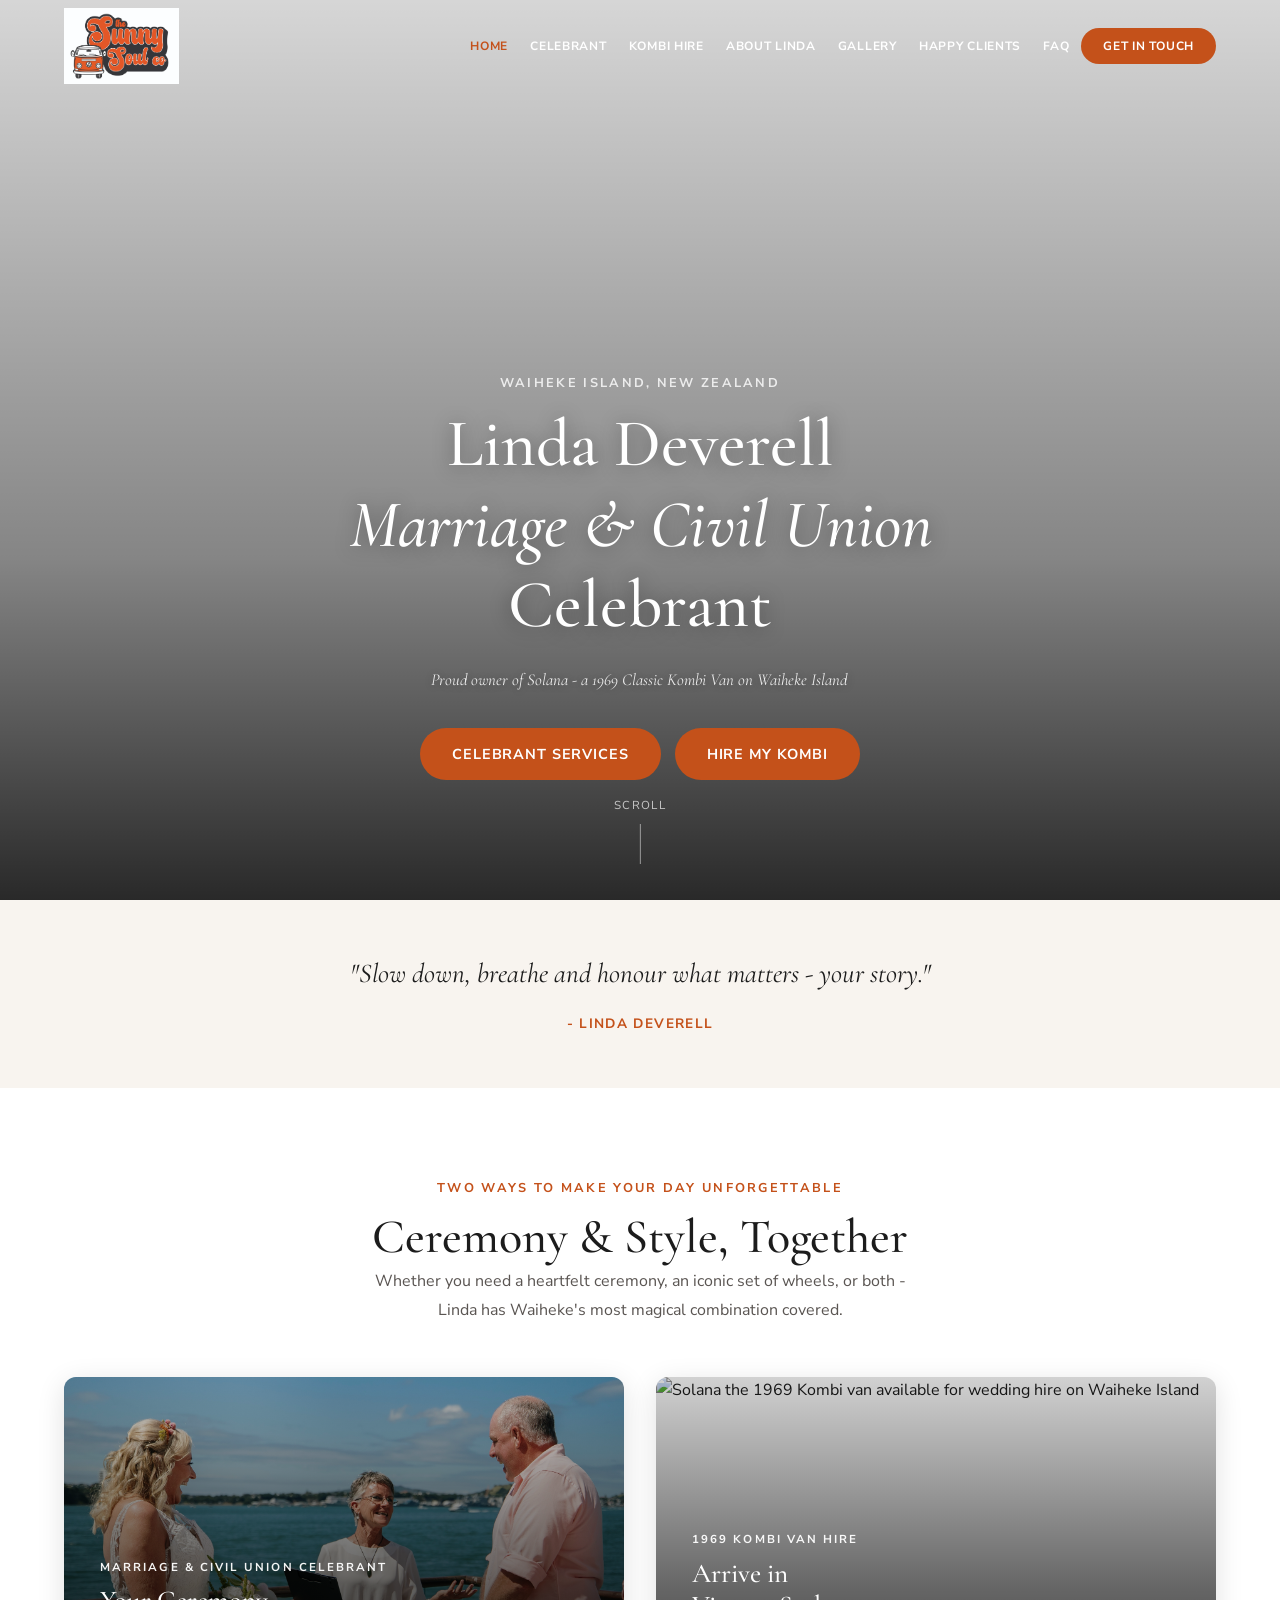
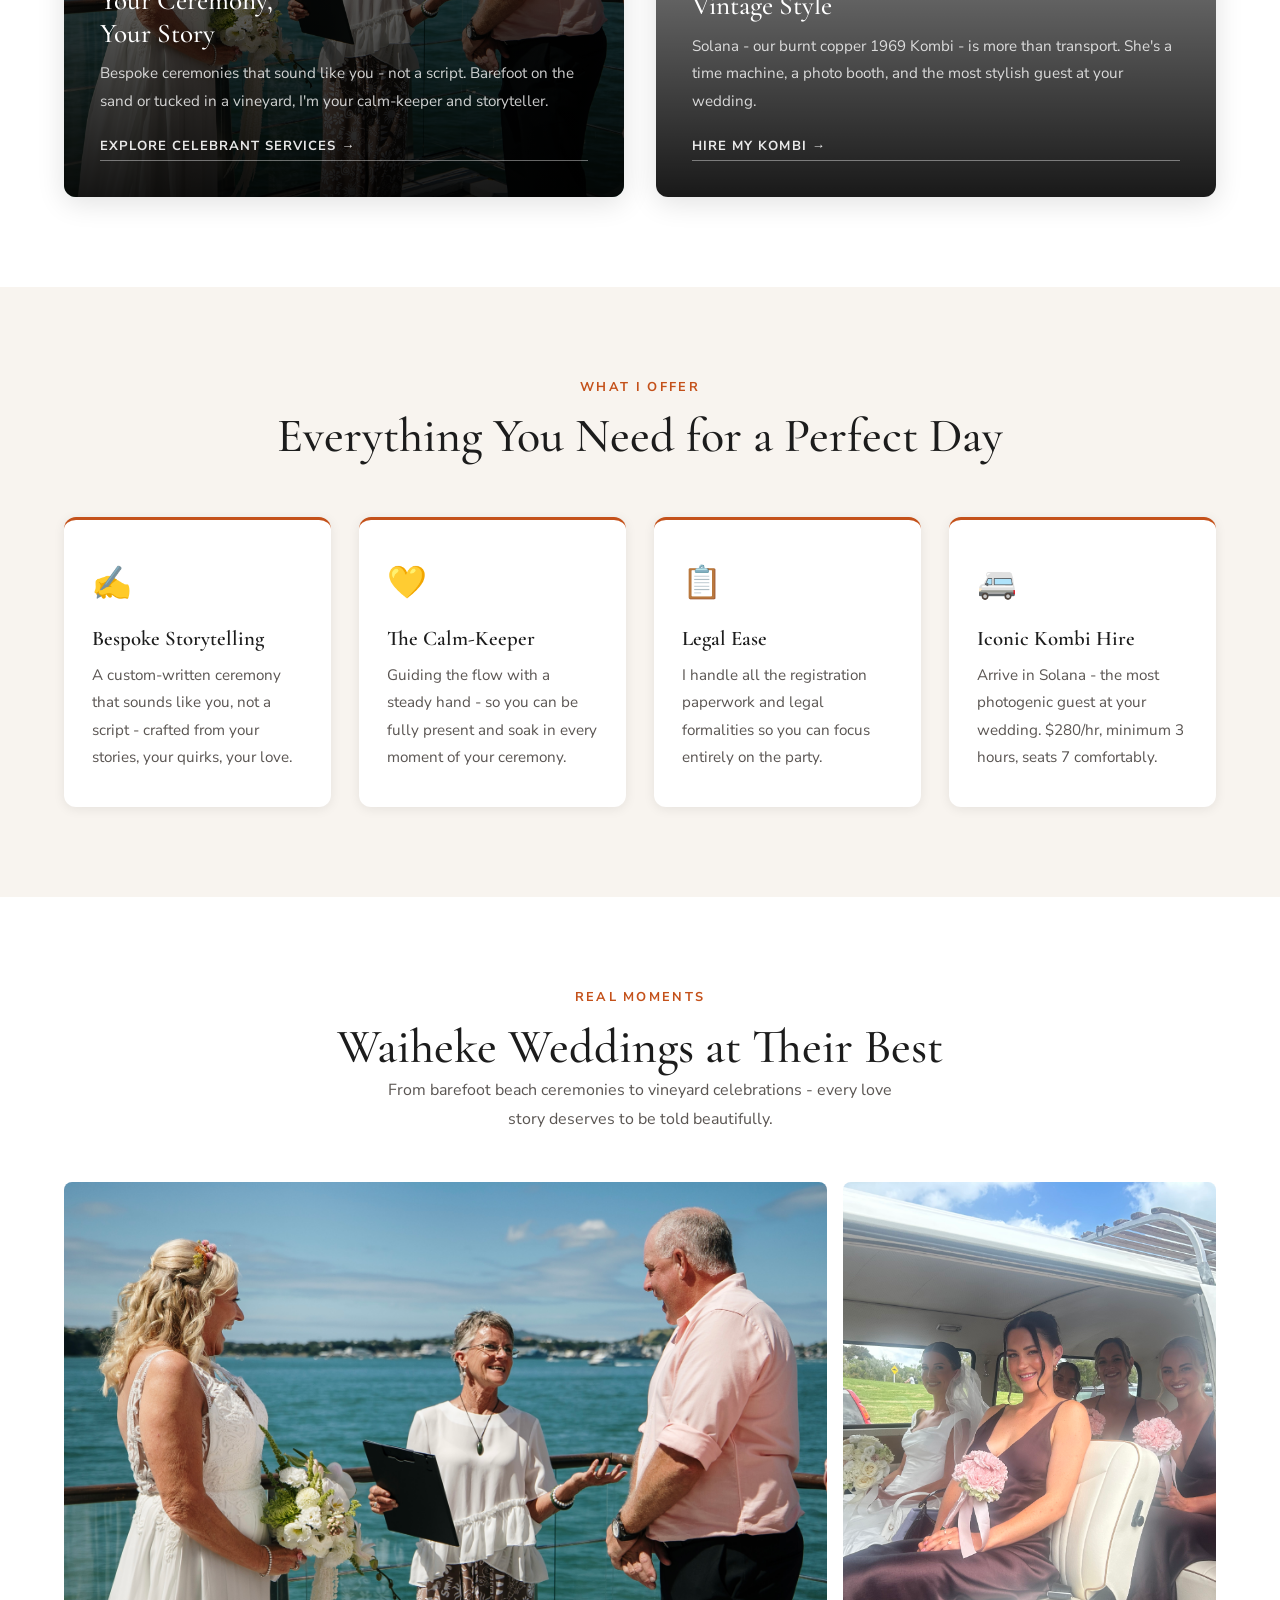
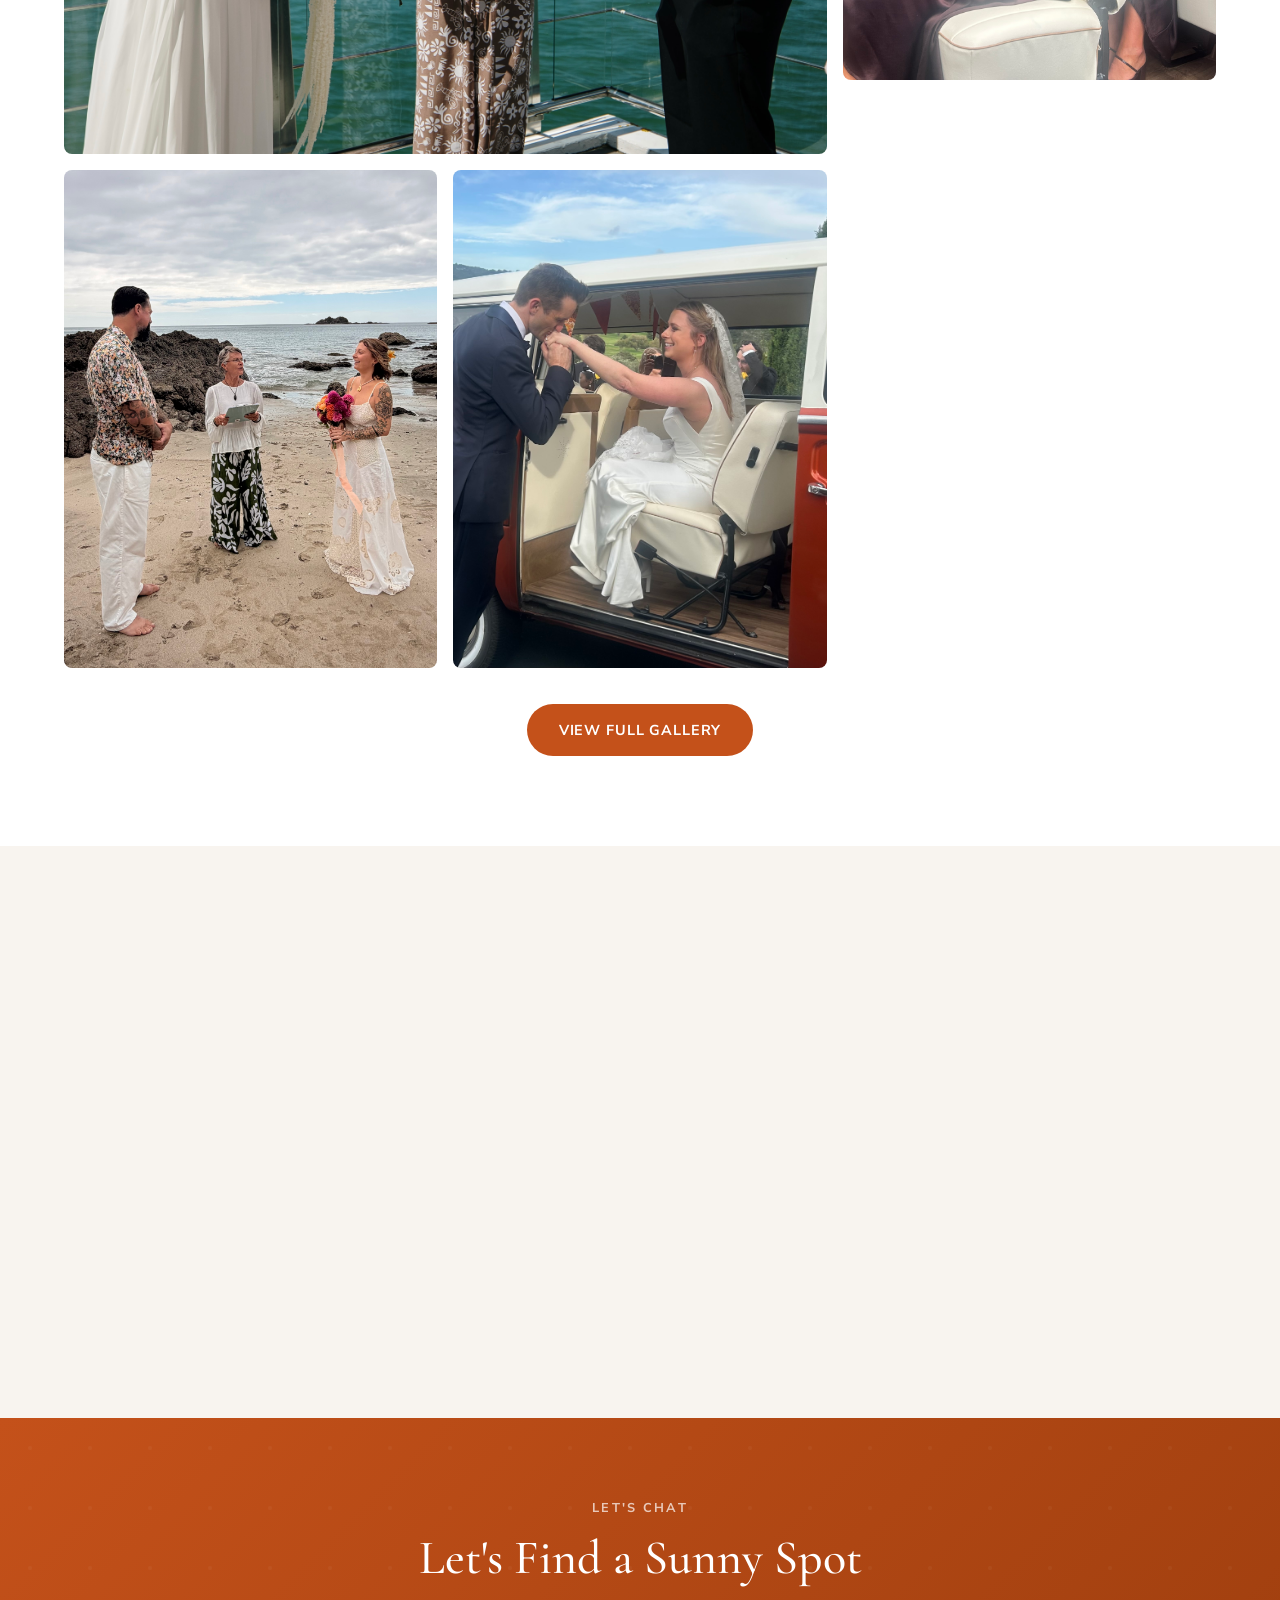
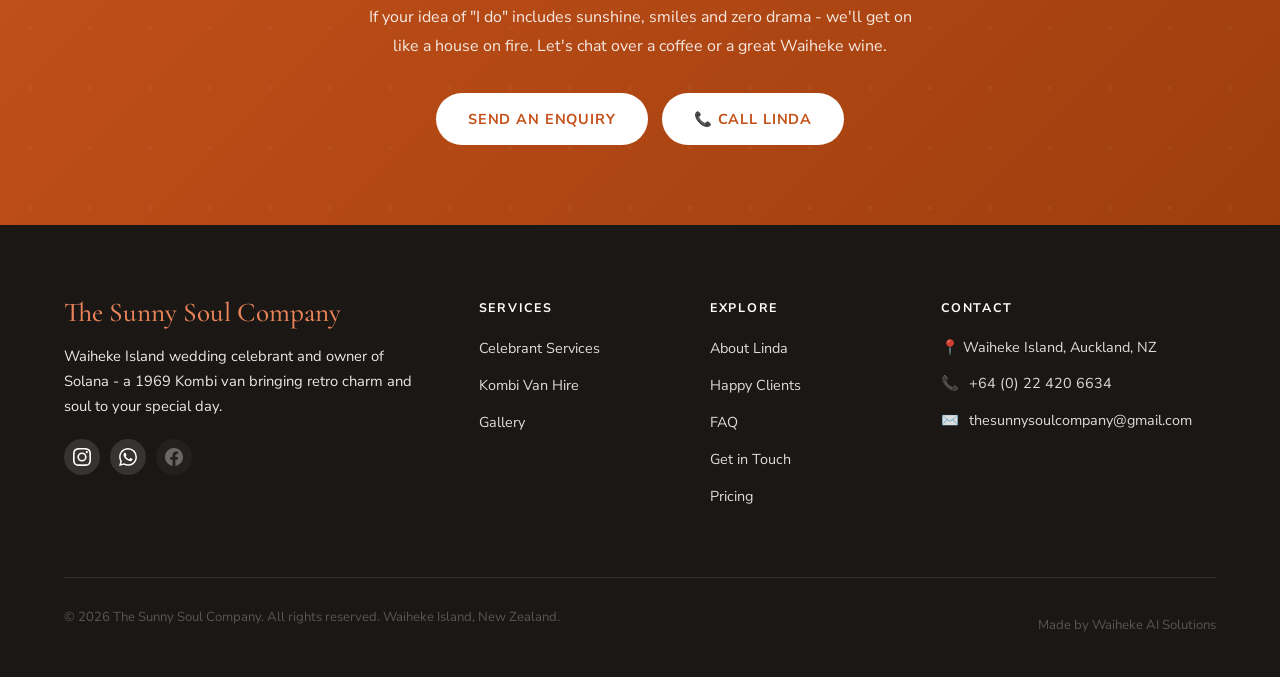
==== index.html @ 155f6398 "Hero: background-position to center 35% to raise Linda's face" ====
﻿<!DOCTYPE html>
<html lang="en">
<head>
  <meta charset="UTF-8">
  <meta name="viewport" content="width=device-width, initial-scale=1.0">
  <title>The Sunny Soul Company | Waiheke Island Wedding Celebrant & Kombi Hire</title>
  <meta name="description" content="Linda Deverell - Waiheke Island marriage celebrant and owner of Solana, a 1969 vintage Kombi van for hire. Relaxed, heartfelt ceremonies and iconic wedding transport on beautiful Waiheke Island, Auckland.">
  <meta name="keywords" content="Waiheke Island wedding celebrant, marriage celebrant Waiheke, Kombi hire Waiheke, vintage Kombi wedding car, 1969 Kombi van hire Auckland, wedding transport Waiheke Island">
  <link rel="canonical" href="https://www.thesunnysoulcompany.co.nz/">

  <!-- Open Graph -->
  <meta property="og:title" content="The Sunny Soul Company | Waiheke Island Wedding Celebrant & Kombi Hire">
  <meta property="og:description" content="Heartfelt ceremonies and iconic Kombi hire on Waiheke Island. Linda Deverell - your calm-keeper, storyteller, and guide.">
  <meta property="og:image" content="images/linda-with-solana-front.jpg">
  <meta property="og:type" content="website">

  <!-- Schema.org Structured Data -->
  <script type="application/ld+json">
  {
    "@context": "https://schema.org",
    "@type": "LocalBusiness",
    "name": "The Sunny Soul Company",
    "description": "Waiheke Island marriage celebrant and 1969 Kombi van hire. Relaxed, heartfelt wedding ceremonies and iconic vintage transport.",
    "url": "https://www.thesunnysoulcompany.co.nz",
    "telephone": "+64224206634",
    "email": "thesunnysoulcompany@gmail.com",
    "address": {
      "@type": "PostalAddress",
      "addressLocality": "Waiheke Island",
      "addressRegion": "Auckland",
      "addressCountry": "NZ"
    },
    "geo": {
      "@type": "GeoCoordinates",
      "latitude": -36.7942,
      "longitude": 175.0900
    },
    "openingHoursSpecification": {
      "@type": "OpeningHoursSpecification",
      "dayOfWeek": ["Monday","Tuesday","Wednesday","Thursday","Friday","Saturday","Sunday"]
    },
    "sameAs": [],
    "hasOfferCatalog": {
      "@type": "OfferCatalog",
      "name": "Wedding Services",
      "itemListElement": [
        {
          "@type": "Offer",
          "itemOffered": {
            "@type": "Service",
            "name": "Marriage & Civil Union Celebrant",
            "description": "Bespoke wedding ceremonies on Waiheke Island"
          }
        },
        {
          "@type": "Offer",
          "itemOffered": {
            "@type": "Service",
            "name": "1969 Kombi Van Hire - Solana",
            "description": "Vintage Kombi hire for weddings on Waiheke Island. $280/hour, minimum 3 hours."
          }
        }
      ]
    }
  }
  </script>

  <link rel="stylesheet" href="css/style.css">
  <link rel="icon" type="image/jpeg" href="images/logo.jpg">
</head>
<body>

  <!-- Navigation -->
  <nav class="nav nav--transparent" role="navigation" aria-label="Main navigation">
    <div class="nav__inner">
      <a href="index.html" class="nav__logo" aria-label="The Sunny Soul Company - Home">
        <img src="images/logo.jpg" alt="The Sunny Soul Company logo">
      </a>
      <div class="nav__overlay"></div>
      <ul class="nav__links" role="list">
        <li><a href="index.html"          class="nav__link">Home</a></li>
        <li><a href="celebrant.html"      class="nav__link">Celebrant</a></li>
        <li><a href="kombi-hire.html"     class="nav__link">Kombi Hire</a></li>
        <li><a href="about.html"          class="nav__link">About Linda</a></li>
        <li><a href="gallery.html"        class="nav__link">Gallery</a></li>
        <li><a href="happy-clients.html"  class="nav__link">Happy Clients</a></li>
        <li><a href="faq.html"            class="nav__link">FAQ</a></li>
        <li><a href="contact.html"        class="nav__link nav__cta">Get in Touch</a></li>
      </ul>
      <button class="nav__hamburger" aria-label="Toggle menu" aria-expanded="false">
        <span></span><span></span><span></span>
      </button>
    </div>
  </nav>

  <!-- Hero -->
  <section class="hero" style="align-items: flex-end; padding-bottom: 120px;" aria-label="Hero">
    <div class="hero__bg" style="background-image: url('images/linda-with-solana-front.jpg'); background-position: center 35%;"></div>
    <div class="hero__overlay" style="background: linear-gradient(to top, rgba(0,0,0,0.84) 0%, rgba(0,0,0,0.48) 38%, rgba(0,0,0,0.16) 100%);"></div>
    <div class="container">
      <div class="hero__content" style="text-align:center; margin:0 auto;">
        <span class="eyebrow" style="color:rgba(255,255,255,0.8);">Waiheke Island, New Zealand</span>
        <h1>Linda Deverell<br><em>Marriage &amp; Civil Union</em><br>Celebrant</h1>
        <p style="font-size:1.05rem; font-family:var(--font-heading); font-style:italic; color:rgba(255,255,255,0.88);">Proud owner of Solana - a 1969 Classic Kombi Van on Waiheke Island</p>
        <div class="hero__buttons" style="justify-content:center;">
          <a href="celebrant.html" class="btn btn--primary">Celebrant Services</a>
          <a href="kombi-hire.html" class="btn btn--primary">Hire My Kombi</a>
        </div>
      </div>
    </div>
    <div class="hero__scroll" aria-hidden="true">Scroll</div>
  </section>

  <!-- Intro Tagline -->
  <section style="background:var(--cream); padding: 52px 0; text-align:center;">
    <div class="container container--narrow">
      <p style="font-family:var(--font-heading); font-size:clamp(1.2rem,3vw,1.7rem); font-style:italic; color:var(--text); line-height:1.6; margin:0;">
        "Slow down, breathe and honour what matters - your story."
      </p>
      <p style="margin-top:16px; font-size:0.85rem; letter-spacing:0.1em; text-transform:uppercase; font-weight:700; color:var(--copper);">- Linda Deverell</p>
    </div>
  </section>

  <!-- Services -->
  <section class="section">
    <div class="container">
      <div class="text-center reveal" style="margin-bottom:52px;">
        <span class="eyebrow">Two Ways to Make Your Day Unforgettable</span>
        <h2>Ceremony &amp; Style, Together</h2>
        <p style="max-width:560px; margin:0 auto;">Whether you need a heartfelt ceremony, an iconic set of wheels, or both - Linda has Waiheke's most magical combination covered.</p>
      </div>

      <div class="services-grid">
        <a href="celebrant.html" class="service-card reveal reveal--delay-1">
          <img
            src="images/waiheke-island-wedding-ceremony-harbour.jpg"
            alt="Linda Deverell officiating a wedding ceremony on Waiheke Island"
            class="service-card__img"
            loading="lazy">
          <div class="service-card__overlay">
            <span class="service-card__tag">Marriage &amp; Civil Union Celebrant</span>
            <h3>Your Ceremony,<br>Your Story</h3>
            <p>Bespoke ceremonies that sound like you - not a script. Barefoot on the sand or tucked in a vineyard, I'm your calm-keeper and storyteller.</p>
            <span class="service-card__arrow">Explore Celebrant Services →</span>
          </div>
        </a>

        <a href="kombi-hire.html" class="service-card reveal reveal--delay-2">
          <img
            src="images/solana-kombi-hire-waiheke-open.jpg"
            alt="Solana the 1969 Kombi van available for wedding hire on Waiheke Island"
            class="service-card__img"
            loading="lazy">
          <div class="service-card__overlay">
            <span class="service-card__tag">1969 Kombi Van Hire</span>
            <h3>Arrive in<br>Vintage Style</h3>
            <p>Solana - our burnt copper 1969 Kombi - is more than transport. She's a time machine, a photo booth, and the most stylish guest at your wedding.</p>
            <span class="service-card__arrow">Hire My Kombi →</span>
          </div>
        </a>
      </div>
    </div>
  </section>

  <!-- What Linda offers (features) -->
  <section class="section section--cream">
    <div class="container">
      <div class="text-center reveal" style="margin-bottom:52px;">
        <span class="eyebrow">What I Offer</span>
        <h2>Everything You Need for a Perfect Day</h2>
      </div>
      <div class="features-grid">
        <div class="feature-card reveal reveal--delay-1">
          <span class="feature-card__icon">✍️</span>
          <h4>Bespoke Storytelling</h4>
          <p>A custom-written ceremony that sounds like you, not a script - crafted from your stories, your quirks, your love.</p>
        </div>
        <div class="feature-card reveal reveal--delay-2">
          <span class="feature-card__icon">💛</span>
          <h4>The Calm-Keeper</h4>
          <p>Guiding the flow with a steady hand - so you can be fully present and soak in every moment of your ceremony.</p>
        </div>
        <div class="feature-card reveal reveal--delay-3">
          <span class="feature-card__icon">📋</span>
          <h4>Legal Ease</h4>
          <p>I handle all the registration paperwork and legal formalities so you can focus entirely on the party.</p>
        </div>
        <div class="feature-card reveal reveal--delay-4">
          <span class="feature-card__icon">🚐</span>
          <h4>Iconic Kombi Hire</h4>
          <p>Arrive in Solana - the most photogenic guest at your wedding. $280/hr, minimum 3 hours, seats 7 comfortably.</p>
        </div>
      </div>
    </div>
  </section>

  <!-- Gallery Preview -->
  <section class="section">
    <div class="container">
      <div class="text-center reveal" style="margin-bottom:48px;">
        <span class="eyebrow">Real Moments</span>
        <h2>Waiheke Weddings at Their Best</h2>
        <p style="max-width:520px; margin:0 auto;">From barefoot beach ceremonies to vineyard celebrations - every love story deserves to be told beautifully.</p>
      </div>
      <div class="gallery-grid reveal">
        <div class="gallery-item gallery-item--wide"
          data-src="images/waiheke-island-wedding-ceremony-harbour.jpg"
          data-alt="Linda officiating a waterfront wedding ceremony on Waiheke Island"
          data-category="ceremonies">
          <img src="images/waiheke-island-wedding-ceremony-harbour.jpg" alt="Waterfront wedding ceremony on Waiheke Island with harbour views" loading="lazy">
          <div class="gallery-item__overlay">
            <svg viewBox="0 0 24 24" fill="none" stroke="currentColor" stroke-width="1.5"><path d="M21 21l-5.197-5.197m0 0A7.5 7.5 0 105.196 5.196a7.5 7.5 0 0010.607 10.607zM10.5 7.5v6m3-3h-6"/></svg>
          </div>
        </div>
        <div class="gallery-item"
          data-src="images/bride-bridesmaids-kombi-hire-waiheke.jpg"
          data-alt="Bride and bridesmaids inside Solana the vintage Kombi on Waiheke Island"
          data-category="kombi">
          <img src="images/bride-bridesmaids-kombi-hire-waiheke.jpg" alt="Bride and bridesmaids seated inside Solana the 1969 Kombi van, Waiheke Island" loading="lazy">
          <div class="gallery-item__overlay">
            <svg viewBox="0 0 24 24" fill="none" stroke="currentColor" stroke-width="1.5"><path d="M21 21l-5.197-5.197m0 0A7.5 7.5 0 105.196 5.196a7.5 7.5 0 0010.607 10.607zM10.5 7.5v6m3-3h-6"/></svg>
          </div>
        </div>
        <div class="gallery-item"
          data-src="images/beach-wedding-ceremony-waiheke-island.jpg"
          data-alt="Barefoot beach wedding ceremony on Waiheke Island"
          data-category="ceremonies">
          <img src="images/beach-wedding-ceremony-waiheke-island.jpg" alt="Barefoot beach wedding ceremony on Waiheke Island with rocky coastline" loading="lazy">
          <div class="gallery-item__overlay">
            <svg viewBox="0 0 24 24" fill="none" stroke="currentColor" stroke-width="1.5"><path d="M21 21l-5.197-5.197m0 0A7.5 7.5 0 105.196 5.196a7.5 7.5 0 0010.607 10.607zM10.5 7.5v6m3-3h-6"/></svg>
          </div>
        </div>
        <div class="gallery-item"
          data-src="images/wedding-couple-1969-kombi-waiheke.jpg"
          data-alt="Bride and groom at Solana the 1969 Kombi van on Waiheke Island"
          data-category="kombi">
          <img src="images/wedding-couple-1969-kombi-waiheke.jpg" alt="Groom kissing bride's hand at the door of Solana the 1969 Kombi van, Waiheke Island" loading="lazy">
          <div class="gallery-item__overlay">
            <svg viewBox="0 0 24 24" fill="none" stroke="currentColor" stroke-width="1.5"><path d="M21 21l-5.197-5.197m0 0A7.5 7.5 0 105.196 5.196a7.5 7.5 0 0010.607 10.607zM10.5 7.5v6m3-3h-6"/></svg>
          </div>
        </div>
      </div>
      <div class="text-center" style="margin-top:36px;">
        <a href="gallery.html" class="btn btn--primary">View Full Gallery</a>
      </div>
    </div>
  </section>

  <!-- Waiheke Venues -->
  <section class="section section--cream">
    <div class="container container--narrow">
      <div class="text-center reveal" style="margin-bottom:36px;">
        <span class="eyebrow">Island Love</span>
        <h2>Waiheke Island's Most Beautiful Venues</h2>
      </div>
      <div class="reveal">
        <p style="font-size:1.05rem; color:var(--text-light); text-align:center; max-width:640px; margin:0 auto 32px;">As a local Waiheke celebrant, I know this island intimately - from its hidden beach coves and rolling vineyards to its iconic estate venues. I'd love to share these secret corners with you.</p>
        <ul style="list-style:none; display:grid; grid-template-columns:1fr 1fr; gap:12px; max-width:580px; margin:0 auto;">
          <li style="display:flex; align-items:center; gap:10px; font-size:0.97rem; color:var(--text);"><span style="color:var(--copper); font-weight:700; font-size:1rem;">✦</span> Cable Bay Vineyard</li>
          <li style="display:flex; align-items:center; gap:10px; font-size:0.97rem; color:var(--text);"><span style="color:var(--copper); font-weight:700; font-size:1rem;">✦</span> Mudbrick Vineyard</li>
          <li style="display:flex; align-items:center; gap:10px; font-size:0.97rem; color:var(--text);"><span style="color:var(--copper); font-weight:700; font-size:1rem;">✦</span> Man O' War Vineyard</li>
          <li style="display:flex; align-items:center; gap:10px; font-size:0.97rem; color:var(--text);"><span style="color:var(--copper); font-weight:700; font-size:1rem;">✦</span> The Batch Vineyard</li>
          <li style="display:flex; align-items:center; gap:10px; font-size:0.97rem; color:var(--text);"><span style="color:var(--copper); font-weight:700; font-size:1rem;">✦</span> Stonyridge Vineyard</li>
          <li style="display:flex; align-items:center; gap:10px; font-size:0.97rem; color:var(--text);"><span style="color:var(--copper); font-weight:700; font-size:1rem;">✦</span> Oneroa Beach</li>
          <li style="display:flex; align-items:center; gap:10px; font-size:0.97rem; color:var(--text);"><span style="color:var(--copper); font-weight:700; font-size:1rem;">✦</span> Palm Beach</li>
          <li style="display:flex; align-items:center; gap:10px; font-size:0.97rem; color:var(--text);"><span style="color:var(--copper); font-weight:700; font-size:1rem;">✦</span> Hidden Beach Coves</li>
        </ul>
      </div>
    </div>
  </section>

  <!-- CTA Banner -->
  <section class="cta-banner" aria-label="Contact call to action">
    <div class="container">
      <span class="eyebrow" style="color:rgba(255,255,255,0.7);">Let's Chat</span>
      <h2>Let's Find a Sunny Spot</h2>
      <p>If your idea of "I do" includes sunshine, smiles and zero drama - we'll get on like a house on fire. Let's chat over a coffee or a great Waiheke wine.</p>
      <div class="cta-banner__buttons">
        <a href="contact.html" class="btn btn--white">Send an Enquiry</a>
        <a href="tel:+64224206634" class="btn btn--white">📞 Call Linda</a>
      </div>
    </div>
  </section>

  <!-- Footer -->
  <footer class="footer" role="contentinfo">
    <div class="container">
      <div class="footer__grid">
        <div class="footer__brand">
          <span class="footer__brand-name">The Sunny Soul Company</span>
          <p>Waiheke Island wedding celebrant and owner of Solana - a 1969 Kombi van bringing retro charm and soul to your special day.</p>
          <div class="footer__social">
            <a href="https://www.instagram.com/sunny_soul_co_waiheke?igsh=Y200ODVpang0bDlr&utm_source=qr" target="_blank" rel="noopener" aria-label="Instagram">
              <svg xmlns="http://www.w3.org/2000/svg" width="18" height="18" fill="currentColor" viewBox="0 0 24 24"><path d="M12 2.163c3.204 0 3.584.012 4.85.07 3.252.148 4.771 1.691 4.919 4.919.058 1.265.069 1.645.069 4.849 0 3.205-.012 3.584-.069 4.849-.149 3.225-1.664 4.771-4.919 4.919-1.266.058-1.644.07-4.85.07-3.204 0-3.584-.012-4.849-.07-3.26-.149-4.771-1.699-4.919-4.92-.058-1.265-.07-1.644-.07-4.849 0-3.204.013-3.583.07-4.849.149-3.227 1.664-4.771 4.919-4.919 1.266-.057 1.645-.069 4.849-.069zM12 0C8.741 0 8.333.014 7.053.072 2.695.272.273 2.69.073 7.052.014 8.333 0 8.741 0 12c0 3.259.014 3.668.072 4.948.2 4.358 2.618 6.78 6.98 6.98C8.333 23.986 8.741 24 12 24c3.259 0 3.668-.014 4.948-.072 4.354-.2 6.782-2.618 6.979-6.98.059-1.28.073-1.689.073-4.948 0-3.259-.014-3.667-.072-4.947-.196-4.354-2.617-6.78-6.979-6.98C15.668.014 15.259 0 12 0zm0 5.838a6.162 6.162 0 100 12.324 6.162 6.162 0 000-12.324zM12 16a4 4 0 110-8 4 4 0 010 8zm6.406-11.845a1.44 1.44 0 100 2.881 1.44 1.44 0 000-2.881z"/></svg>
            </a>
            <a href="https://wa.me/64224206634" target="_blank" rel="noopener" aria-label="WhatsApp">
              <svg xmlns="http://www.w3.org/2000/svg" width="18" height="18" fill="currentColor" viewBox="0 0 24 24"><path d="M17.472 14.382c-.297-.149-1.758-.867-2.03-.967-.273-.099-.471-.148-.67.15-.197.297-.767.966-.94 1.164-.173.199-.347.223-.644.075-.297-.15-1.255-.463-2.39-1.475-.883-.788-1.48-1.761-1.653-2.059-.173-.297-.018-.458.13-.606.134-.133.298-.347.446-.52.149-.174.198-.298.298-.497.099-.198.05-.371-.025-.52-.075-.149-.669-1.612-.916-2.207-.242-.579-.487-.5-.669-.51-.173-.008-.371-.01-.57-.01-.198 0-.52.074-.792.372-.272.297-1.04 1.016-1.04 2.479 0 1.462 1.065 2.875 1.213 3.074.149.198 2.096 3.2 5.077 4.487.709.306 1.262.489 1.694.625.712.227 1.36.195 1.871.118.571-.085 1.758-.719 2.006-1.413.248-.694.248-1.289.173-1.413-.074-.124-.272-.198-.57-.347m-5.421 7.403h-.004a9.87 9.87 0 01-5.031-1.378l-.361-.214-3.741.982.998-3.648-.235-.374a9.86 9.86 0 01-1.51-5.26c.001-5.45 4.436-9.884 9.888-9.884 2.64 0 5.122 1.03 6.988 2.898a9.825 9.825 0 012.893 6.994c-.003 5.45-4.437 9.884-9.885 9.884m8.413-18.297A11.815 11.815 0 0012.05 0C5.495 0 .16 5.335.157 11.892c0 2.096.547 4.142 1.588 5.945L.057 24l6.305-1.654a11.882 11.882 0 005.683 1.448h.005c6.554 0 11.89-5.335 11.893-11.893a11.821 11.821 0 00-3.48-8.413z"/></svg>
            </a>
            <span class="footer__social-icon footer__social-icon--disabled" title="Facebook - coming soon" aria-label="Facebook - coming soon">
              <svg xmlns="http://www.w3.org/2000/svg" width="18" height="18" fill="currentColor" viewBox="0 0 24 24"><path d="M24 12.073c0-6.627-5.373-12-12-12s-12 5.373-12 12c0 5.99 4.388 10.954 10.125 11.854v-8.385H7.078v-3.47h3.047V9.43c0-3.007 1.792-4.669 4.533-4.669 1.312 0 2.686.235 2.686.235v2.953H15.83c-1.491 0-1.956.925-1.956 1.874v2.25h3.328l-.532 3.47h-2.796v8.385C19.612 23.027 24 18.062 24 12.073z"/></svg>
            </span>
          </div>
        </div>
        <div class="footer__col">
          <h5>Services</h5>
          <ul class="footer__links">
            <li><a href="celebrant.html">Celebrant Services</a></li>
            <li><a href="kombi-hire.html">Kombi Van Hire</a></li>
            <li><a href="gallery.html">Gallery</a></li>
          </ul>
        </div>
        <div class="footer__col">
          <h5>Explore</h5>
          <ul class="footer__links">
            <li><a href="about.html">About Linda</a></li>
            <li><a href="happy-clients.html">Happy Clients</a></li>
            <li><a href="faq.html">FAQ</a></li>
            <li><a href="contact.html">Get in Touch</a></li>
            <li><a href="celebrant.html#pricing">Pricing</a></li>
          </ul>
        </div>
        <div class="footer__col">
          <h5>Contact</h5>
          <ul class="footer__contact">
            <li>📍 Waiheke Island, Auckland, NZ</li>
            <li>📞 <a href="tel:+64224206634">+64 (0) 22 420 6634</a></li>
            <li>✉️ <a href="mailto:thesunnysoulcompany@gmail.com">thesunnysoulcompany@gmail.com</a></li>
          </ul>
        </div>
      </div>
      <div class="footer__bottom">
        <p>&copy; 2026 The Sunny Soul Company. All rights reserved. Waiheke Island, New Zealand.</p>
        <p>Made by <a href="https://www.waihekeai.co.nz" target="_blank" rel="noopener">Waiheke AI Solutions</a></p>
      </div>
    </div>
  </footer>

  <script src="js/main.js"></script>
</body>
</html>
---- css/style.css ----
/* ============================================
   The Sunny Soul Company — Main Stylesheet
   ============================================ */

/* Google Fonts */
@import url('https://fonts.googleapis.com/css2?family=Cormorant+Garamond:ital,wght@0,300;0,400;0,500;0,600;1,300;1,400&family=Nunito+Sans:wght@300;400;600;700&display=swap');

/* ── Custom Properties ── */
:root {
  --copper:        #C4511A;
  --copper-dark:   #9E3E0E;
  --copper-light:  #E8835A;
  --copper-pale:   #F9EDE5;
  --green:         #2C4A1E;
  --green-light:   #3D6428;
  --cream:         #F8F4EF;
  --cream-dark:    #EDE6DC;
  --tan:           #C9AD96;
  --text:          #1C1C1C;
  --text-light:    #5A5552;
  --white:         #FFFFFF;
  --nav-height:    92px;
  --shadow-sm:     0 2px 12px rgba(0,0,0,0.08);
  --shadow-md:     0 6px 28px rgba(0,0,0,0.12);
  --shadow-lg:     0 16px 48px rgba(0,0,0,0.16);
  --radius:        12px;
  --transition:    all 0.35s ease;
  --font-heading:  'Cormorant Garamond', Georgia, serif;
  --font-body:     'Nunito Sans', 'Helvetica Neue', sans-serif;
}

/* ── Reset & Base ── */
*, *::before, *::after { box-sizing: border-box; margin: 0; padding: 0; }

html { scroll-behavior: smooth; font-size: 16px; }

body {
  font-family: var(--font-body);
  color: var(--text);
  background: var(--white);
  line-height: 1.7;
  overflow-x: hidden;
}

img { display: block; max-width: 100%; height: auto; }
a  { color: inherit; text-decoration: none; }
ul { list-style: none; }
button { cursor: pointer; border: none; background: none; font-family: inherit; }

/* ── Typography ── */
h1, h2, h3, h4 {
  font-family: var(--font-heading);
  line-height: 1.2;
  font-weight: 500;
}

h1 { font-size: clamp(2.4rem, 6vw, 4.2rem); }
h2 { font-size: clamp(1.8rem, 4vw, 3rem); }
h3 { font-size: clamp(1.3rem, 2.5vw, 2rem); }
h4 { font-size: 1.2rem; }

p { margin-bottom: 1rem; color: var(--text-light); line-height: 1.8; }
p:last-child { margin-bottom: 0; }

.eyebrow {
  font-family: var(--font-body);
  font-size: 0.8rem;
  font-weight: 700;
  letter-spacing: 0.18em;
  text-transform: uppercase;
  color: var(--copper);
  display: block;
  margin-bottom: 0.6rem;
}

/* ── Layout Helpers ── */
.container {
  max-width: 1200px;
  margin: 0 auto;
  padding: 0 24px;
}

.container--narrow { max-width: 800px; }
.container--wide   { max-width: 1400px; }

.section {
  padding: 90px 0;
}

.section--cream { background: var(--cream); }
.section--dark  { background: var(--text); color: var(--white); }
.section--copper { background: var(--copper); color: var(--white); }

.text-center { text-align: center; }
.text-white  { color: var(--white); }
.text-white p { color: rgba(255,255,255,0.85); }

/* ── Buttons ── */
.btn {
  display: inline-flex;
  align-items: center;
  gap: 8px;
  padding: 14px 32px;
  border-radius: 50px;
  font-family: var(--font-body);
  font-size: 0.9rem;
  font-weight: 700;
  letter-spacing: 0.06em;
  text-transform: uppercase;
  transition: var(--transition);
}

.btn--primary {
  background: var(--copper);
  color: var(--white);
}
.btn--primary:hover {
  background: var(--copper-dark);
  transform: translateY(-2px);
  box-shadow: 0 8px 24px rgba(196,81,26,0.35);
}

.btn--outline {
  background: transparent;
  color: var(--copper);
  border: 2px solid var(--copper);
}
.btn--outline:hover {
  background: var(--copper);
  color: var(--white);
  transform: translateY(-2px);
}

.btn--white {
  background: var(--white);
  color: var(--copper);
}
.btn--white:hover {
  background: var(--cream);
  transform: translateY(-2px);
  box-shadow: 0 8px 24px rgba(0,0,0,0.15);
}

.btn--outline-white {
  background: transparent;
  color: var(--white);
  border: 2px solid rgba(255,255,255,0.7);
}
.btn--outline-white:hover {
  background: rgba(255,255,255,0.15);
  border-color: var(--white);
  transform: translateY(-2px);
}

/* ── Navigation ── */
.nav {
  position: fixed;
  top: 0;
  left: 0;
  right: 0;
  z-index: 1000;
  height: var(--nav-height);
  transition: background 0.35s ease, box-shadow 0.35s ease;
}

.nav--transparent { background: transparent; }
.nav--solid {
  background: var(--white);
  box-shadow: var(--shadow-sm);
}

.nav__inner {
  height: 100%;
  display: flex;
  align-items: center;
  justify-content: space-between;
  max-width: 1200px;
  margin: 0 auto;
  padding: 0 24px;
}

.nav__logo img {
  height: 76px;
  width: auto;
  transition: var(--transition);
}

.nav__links {
  display: flex;
  align-items: center;
  gap: 2px;
}

.nav__link {
  font-size: 0.75rem;
  font-weight: 700;
  letter-spacing: 0.06em;
  text-transform: uppercase;
  padding: 8px 10px;
  border-radius: 6px;
  transition: var(--transition);
  color: var(--text);
  white-space: nowrap;
}

.nav--transparent .nav__link { color: var(--white); }
.nav--transparent .nav__link:hover { color: var(--copper-light); background: rgba(255,255,255,0.1); }
.nav--solid .nav__link:hover { color: var(--copper); background: var(--copper-pale); }

.nav__cta {
  background: var(--copper);
  color: var(--white) !important;
  border-radius: 50px;
  padding: 10px 22px;
}
.nav__cta:hover {
  background: var(--copper-dark) !important;
  color: var(--white) !important;
}

.nav__hamburger {
  display: none;
  flex-direction: column;
  gap: 5px;
  padding: 8px;
  cursor: pointer;
  z-index: 1001;
}

.nav__hamburger span {
  display: block;
  width: 26px;
  height: 2px;
  background: var(--text);
  border-radius: 2px;
  transition: var(--transition);
}

.nav--transparent .nav__hamburger span { background: var(--white); }
.nav--solid .nav__hamburger span { background: var(--text); }

.nav__hamburger.active span:nth-child(1) { transform: rotate(45deg) translate(5px, 5px); }
.nav__hamburger.active span:nth-child(2) { opacity: 0; }
.nav__hamburger.active span:nth-child(3) { transform: rotate(-45deg) translate(5px, -5px); }

/* ── Hero ── */
.hero {
  position: relative;
  height: 100vh;
  min-height: 600px;
  display: flex;
  align-items: center;
  overflow: hidden;
}

.hero--inner {
  height: 65vh;
  min-height: 440px;
}

.hero__bg {
  position: absolute;
  inset: 0;
  background-size: cover;
  background-position: center;
  background-repeat: no-repeat;
  transform: scale(1.04);
  transition: transform 8s ease;
}

.hero__bg.loaded { transform: scale(1); }

.hero__overlay {
  position: absolute;
  inset: 0;
  background: linear-gradient(
    135deg,
    rgba(28,28,28,0.72) 0%,
    rgba(28,28,28,0.45) 55%,
    rgba(28,28,28,0.28) 100%
  );
}

.hero__content {
  position: relative;
  z-index: 2;
  color: var(--white);
  max-width: 720px;
  padding: 0 24px;
  margin: 0 auto;
}

.hero--center .hero__content {
  text-align: center;
  margin: 0 auto;
}

.hero__content h1 {
  margin-bottom: 1.2rem;
  text-shadow: 0 2px 20px rgba(0,0,0,0.4);
}

.hero__content p {
  font-size: 1.15rem;
  color: rgba(255,255,255,0.9);
  margin-bottom: 2rem;
  max-width: 580px;
  text-shadow: 0 1px 8px rgba(0,0,0,0.3);
}

.hero--center .hero__content p { margin-left: auto; margin-right: auto; }

.hero__buttons {
  display: flex;
  gap: 14px;
  flex-wrap: wrap;
}

.hero--center .hero__buttons {
  justify-content: center;
}

.hero__scroll {
  position: absolute;
  bottom: 36px;
  left: 50%;
  transform: translateX(-50%);
  display: flex;
  flex-direction: column;
  align-items: center;
  gap: 8px;
  color: rgba(255,255,255,0.7);
  font-size: 0.72rem;
  letter-spacing: 0.12em;
  text-transform: uppercase;
  animation: bounce 2.5s ease infinite;
  z-index: 2;
}

.hero__scroll::after {
  content: '';
  width: 1px;
  height: 40px;
  background: rgba(255,255,255,0.5);
}

@keyframes bounce {
  0%, 100% { transform: translateX(-50%) translateY(0); }
  50%       { transform: translateX(-50%) translateY(6px); }
}

/* ── Services Grid (Home) ── */
.services-grid {
  display: grid;
  grid-template-columns: 1fr 1fr;
  gap: 32px;
}

.service-card {
  border-radius: var(--radius);
  overflow: hidden;
  position: relative;
  cursor: pointer;
  box-shadow: var(--shadow-md);
  transition: var(--transition);
}

.service-card:hover { transform: translateY(-6px); box-shadow: var(--shadow-lg); }

.service-card__img {
  width: 100%;
  height: 420px;
  object-fit: cover;
  transition: transform 0.6s ease;
}

.service-card:hover .service-card__img { transform: scale(1.04); }

.service-card__overlay {
  position: absolute;
  inset: 0;
  background: linear-gradient(to top, rgba(0,0,0,0.90) 0%, rgba(0,0,0,0.60) 50%, rgba(0,0,0,0.18) 100%);
  display: flex;
  flex-direction: column;
  justify-content: flex-end;
  padding: 36px;
  color: var(--white);
}

.service-card__tag {
  font-size: 0.72rem;
  letter-spacing: 0.18em;
  text-transform: uppercase;
  font-weight: 700;
  color: rgba(255,255,255,0.95);
  margin-bottom: 8px;
}

.service-card__overlay h3 { margin-bottom: 10px; font-size: 1.7rem; }
.service-card__overlay p  { color: rgba(255,255,255,0.8); margin-bottom: 20px; font-size: 0.95rem; }

.service-card__arrow {
  display: inline-flex;
  align-items: center;
  gap: 8px;
  font-size: 0.82rem;
  font-weight: 700;
  letter-spacing: 0.08em;
  text-transform: uppercase;
  color: rgba(255,255,255,0.9);
  border-bottom: 1px solid rgba(255,255,255,0.4);
  padding-bottom: 2px;
  transition: var(--transition);
}

.service-card:hover .service-card__arrow { color: var(--white); border-color: rgba(255,255,255,0.7); }

/* ── Features Grid ── */
.features-grid {
  display: grid;
  grid-template-columns: repeat(auto-fit, minmax(240px, 1fr));
  gap: 28px;
}

.feature-card {
  background: var(--white);
  border-radius: var(--radius);
  padding: 36px 28px;
  box-shadow: var(--shadow-sm);
  transition: var(--transition);
  border-top: 3px solid var(--copper);
}

.feature-card:hover { transform: translateY(-4px); box-shadow: var(--shadow-md); }

.feature-card__icon {
  font-size: 2rem;
  margin-bottom: 16px;
  display: block;
}

.feature-card h4 {
  font-family: var(--font-heading);
  font-size: 1.3rem;
  font-weight: 600;
  margin-bottom: 10px;
  color: var(--text);
}

.feature-card p { font-size: 0.95rem; margin-bottom: 0; }

/* ── Two Column Layout ── */
.two-col {
  display: grid;
  grid-template-columns: 1fr 1fr;
  gap: 60px;
  align-items: center;
}

.two-col--reverse { direction: rtl; }
.two-col--reverse > * { direction: ltr; }

.two-col__img {
  border-radius: var(--radius);
  overflow: hidden;
  box-shadow: var(--shadow-lg);
}

.two-col__img img {
  width: 100%;
  height: 520px;
  object-fit: cover;
  transition: transform 0.6s ease;
}

.two-col__img:hover img { transform: scale(1.03); }

.two-col__text h2 { margin-bottom: 1.2rem; }
.two-col__text .eyebrow { margin-bottom: 0.8rem; }

.two-col__text ul {
  margin: 1.2rem 0;
}

.two-col__text li {
  display: flex;
  align-items: flex-start;
  gap: 10px;
  margin-bottom: 12px;
  font-size: 0.95rem;
  color: var(--text-light);
}

.two-col__text li::before {
  content: '✦';
  color: var(--copper);
  font-size: 0.7rem;
  margin-top: 5px;
  flex-shrink: 0;
}

/* ── Pricing Block ── */
.pricing-block {
  background: var(--cream);
  border-radius: var(--radius);
  padding: 48px;
  text-align: center;
  border: 1px solid var(--cream-dark);
}

.pricing-block__price {
  font-family: var(--font-heading);
  font-size: 3.2rem;
  color: var(--copper);
  font-weight: 600;
  line-height: 1;
  margin: 16px 0 8px;
}

.pricing-block__note { font-size: 0.9rem; color: var(--text-light); }

/* ── Gallery Grid ── */
.gallery-grid {
  display: grid;
  grid-template-columns: repeat(3, 1fr);
  gap: 16px;
}

.gallery-grid--4 {
  grid-template-columns: repeat(4, 1fr);
}

.gallery-item {
  position: relative;
  overflow: hidden;
  border-radius: 8px;
  cursor: pointer;
  aspect-ratio: 3/4;
}

.gallery-item--wide { grid-column: span 2; aspect-ratio: 4/3; }
.gallery-item--tall { grid-row: span 2; }

.gallery-item img {
  width: 100%;
  height: 100%;
  object-fit: cover;
  transition: transform 0.5s ease;
}

.gallery-item:hover img { transform: scale(1.06); }

.gallery-item__overlay {
  position: absolute;
  inset: 0;
  background: rgba(196,81,26,0);
  display: flex;
  align-items: center;
  justify-content: center;
  transition: background 0.35s ease;
}

.gallery-item__overlay svg {
  opacity: 0;
  transform: scale(0.7);
  transition: var(--transition);
  color: var(--white);
  width: 40px;
  height: 40px;
}

.gallery-item:hover .gallery-item__overlay { background: rgba(28,28,28,0.38); }
.gallery-item:hover .gallery-item__overlay svg { opacity: 1; transform: scale(1); }

/* ── Lightbox ── */
.lightbox {
  position: fixed;
  inset: 0;
  z-index: 9000;
  background: rgba(0,0,0,0.94);
  display: flex;
  align-items: center;
  justify-content: center;
  opacity: 0;
  pointer-events: none;
  transition: opacity 0.3s ease;
}

.lightbox.active {
  opacity: 1;
  pointer-events: all;
}

.lightbox__img {
  max-width: 90vw;
  max-height: 88vh;
  object-fit: contain;
  border-radius: 4px;
  box-shadow: 0 24px 80px rgba(0,0,0,0.6);
  transform: scale(0.94);
  transition: transform 0.35s ease;
}

.lightbox.active .lightbox__img { transform: scale(1); }

.lightbox__close {
  position: absolute;
  top: 24px;
  right: 30px;
  color: rgba(255,255,255,0.8);
  font-size: 2rem;
  line-height: 1;
  padding: 8px;
  transition: color 0.2s;
}
.lightbox__close:hover { color: var(--white); }

.lightbox__prev, .lightbox__next {
  position: absolute;
  top: 50%;
  transform: translateY(-50%);
  color: rgba(255,255,255,0.7);
  font-size: 2.2rem;
  padding: 16px;
  transition: color 0.2s;
}
.lightbox__prev:hover, .lightbox__next:hover { color: var(--white); }
.lightbox__prev { left: 20px; }
.lightbox__next { right: 20px; }

/* ── Contact Form ── */
.contact-form {
  background: var(--white);
  border-radius: var(--radius);
  padding: 52px;
  box-shadow: var(--shadow-lg);
}

.form-group {
  margin-bottom: 24px;
}

.form-group label {
  display: block;
  font-size: 0.82rem;
  font-weight: 700;
  letter-spacing: 0.08em;
  text-transform: uppercase;
  color: var(--text);
  margin-bottom: 8px;
}

.form-group input,
.form-group select,
.form-group textarea {
  width: 100%;
  padding: 14px 18px;
  border: 1.5px solid var(--cream-dark);
  border-radius: 8px;
  font-family: var(--font-body);
  font-size: 1rem;
  color: var(--text);
  background: var(--cream);
  transition: border-color 0.25s ease, box-shadow 0.25s ease;
  outline: none;
}

.form-group input:focus,
.form-group select:focus,
.form-group textarea:focus {
  border-color: var(--copper);
  box-shadow: 0 0 0 3px rgba(196,81,26,0.12);
  background: var(--white);
}

.form-group textarea { resize: vertical; min-height: 140px; }
.form-group select { appearance: none; cursor: pointer; }

.form-grid {
  display: grid;
  grid-template-columns: 1fr 1fr;
  gap: 20px;
}

.form-success {
  display: none;
  background: #e8f5e9;
  border: 1px solid #a5d6a7;
  border-radius: 8px;
  padding: 20px 24px;
  color: #2e7d32;
  font-weight: 600;
  margin-top: 16px;
}

/* ── Contact Info ── */
.contact-info {
  display: flex;
  flex-direction: column;
  gap: 24px;
}

.contact-info__item {
  display: flex;
  align-items: flex-start;
  gap: 16px;
}

.contact-info__icon {
  width: 48px;
  height: 48px;
  border-radius: 50%;
  background: var(--copper-pale);
  display: flex;
  align-items: center;
  justify-content: center;
  font-size: 1.2rem;
  flex-shrink: 0;
}

.contact-info__text strong {
  display: block;
  font-size: 0.78rem;
  letter-spacing: 0.1em;
  text-transform: uppercase;
  color: var(--copper);
  margin-bottom: 4px;
}

.contact-info__text a { transition: color 0.2s; }
.contact-info__text a:hover { color: var(--copper); }

/* ── Stats Row ── */
.stats-row {
  display: grid;
  grid-template-columns: repeat(3, 1fr);
  gap: 0;
  border-radius: var(--radius);
  overflow: hidden;
  box-shadow: var(--shadow-md);
}

.stat {
  background: var(--cream);
  padding: 48px 32px;
  text-align: center;
  border-right: 1px solid var(--cream-dark);
}

.stat:last-child { border-right: none; }

.stat__number {
  font-family: var(--font-heading);
  font-size: 3.4rem;
  color: var(--copper);
  font-weight: 600;
  line-height: 1;
  display: block;
  margin-bottom: 8px;
}

.stat__label {
  font-size: 0.85rem;
  font-weight: 700;
  letter-spacing: 0.08em;
  text-transform: uppercase;
  color: var(--text);
}

/* ── Venue Tags ── */
.venue-tags {
  display: flex;
  flex-wrap: wrap;
  gap: 10px;
  margin-top: 1rem;
}

.venue-tag {
  background: var(--copper-pale);
  color: var(--copper-dark);
  font-size: 0.82rem;
  font-weight: 600;
  padding: 6px 14px;
  border-radius: 50px;
  border: 1px solid rgba(196,81,26,0.2);
}

/* ── CTA Banner ── */
.cta-banner {
  background: linear-gradient(135deg, var(--copper) 0%, var(--copper-dark) 100%);
  padding: 80px 24px;
  text-align: center;
  color: var(--white);
  position: relative;
  overflow: hidden;
}

.cta-banner::before {
  content: '';
  position: absolute;
  inset: 0;
  background-image: url("data:image/svg+xml,%3Csvg width='60' height='60' viewBox='0 0 60 60' xmlns='http://www.w3.org/2000/svg'%3E%3Cg fill='none' fill-rule='evenodd'%3E%3Cg fill='%23ffffff' fill-opacity='0.04'%3E%3Ccircle cx='30' cy='30' r='2'/%3E%3C/g%3E%3C/g%3E%3C/svg%3E");
  pointer-events: none;
}

.cta-banner h2 { color: var(--white); margin-bottom: 1rem; }
.cta-banner p  { color: rgba(255,255,255,0.88); max-width: 560px; margin: 0 auto 2rem; }

.cta-banner__buttons {
  display: flex;
  gap: 14px;
  justify-content: center;
  flex-wrap: wrap;
}

/* ── Pull Quote ── */
.pull-quote {
  border-left: 4px solid var(--copper);
  padding: 20px 28px;
  margin: 2rem 0;
  background: var(--copper-pale);
  border-radius: 0 8px 8px 0;
}

.pull-quote p {
  font-family: var(--font-heading);
  font-size: 1.35rem;
  font-style: italic;
  color: var(--text);
  margin: 0;
  line-height: 1.6;
}

/* ── Process Steps ── */
.steps {
  display: grid;
  grid-template-columns: repeat(3, 1fr);
  gap: 40px;
  counter-reset: steps;
}

.step {
  text-align: center;
  counter-increment: steps;
}

.step__number {
  width: 64px;
  height: 64px;
  border-radius: 50%;
  background: var(--copper);
  color: var(--white);
  font-family: var(--font-heading);
  font-size: 1.6rem;
  font-weight: 600;
  display: flex;
  align-items: center;
  justify-content: center;
  margin: 0 auto 20px;
}

.step h4 {
  font-family: var(--font-heading);
  font-size: 1.25rem;
  margin-bottom: 10px;
}

/* ── Kombi Feature List ── */
.kombi-features {
  display: grid;
  grid-template-columns: 1fr 1fr;
  gap: 16px;
  margin: 1.5rem 0;
}

.kombi-feature {
  display: flex;
  align-items: center;
  gap: 12px;
  background: var(--cream);
  padding: 14px 18px;
  border-radius: 8px;
  font-size: 0.92rem;
  font-weight: 600;
  color: var(--text);
}

.kombi-feature__dot {
  width: 10px;
  height: 10px;
  border-radius: 50%;
  background: var(--copper);
  flex-shrink: 0;
}

/* ── About Section ── */
.about-intro {
  background: var(--cream);
  border-radius: var(--radius);
  padding: 52px;
}

/* ── Footer ── */
.footer {
  background: #1A1714;
  color: rgba(255,255,255,0.85);
  padding: 72px 0 32px;
}

.footer__grid {
  display: grid;
  grid-template-columns: 2fr 1fr 1fr 1.5fr;
  gap: 48px;
  margin-bottom: 56px;
}

.footer__brand-name {
  font-family: var(--font-heading);
  font-size: 1.7rem;
  font-weight: 500;
  color: var(--copper-light);
  display: block;
  margin-bottom: 14px;
  line-height: 1.2;
}

.footer__brand p { font-size: 0.92rem; line-height: 1.7; color: rgba(255,255,255,0.9); }

.footer__col h5 {
  font-family: var(--font-body);
  font-size: 0.78rem;
  font-weight: 700;
  letter-spacing: 0.14em;
  text-transform: uppercase;
  color: var(--white);
  margin-bottom: 16px;
}

.footer__links li { margin-bottom: 10px; }

.footer__links a {
  font-size: 0.9rem;
  transition: color 0.2s;
}

.footer__links a:hover { color: var(--copper-light); }

.footer__contact li {
  display: flex;
  gap: 10px;
  margin-bottom: 12px;
  font-size: 0.9rem;
  align-items: flex-start;
}

.footer__contact a:hover { color: var(--copper-light); }

.footer__bottom {
  border-top: 1px solid rgba(255,255,255,0.1);
  padding-top: 28px;
  display: flex;
  align-items: center;
  justify-content: space-between;
  font-size: 0.82rem;
  color: rgba(255,255,255,0.9);
}

.footer__bottom a { transition: color 0.2s; }
.footer__bottom a:hover { color: rgba(255,255,255,0.7); }

/* ── Scroll Reveal Animation ── */
.reveal {
  opacity: 0;
  transform: translateY(28px);
  transition: opacity 0.7s ease, transform 0.7s ease;
}
.reveal.visible { opacity: 1; transform: translateY(0); }

.reveal--delay-1 { transition-delay: 0.1s; }
.reveal--delay-2 { transition-delay: 0.2s; }
.reveal--delay-3 { transition-delay: 0.3s; }
.reveal--delay-4 { transition-delay: 0.4s; }

/* ── Mobile Menu ── */
@media (max-width: 1100px) {
  .nav__hamburger { display: flex; }

  .nav__links {
    position: fixed;
    top: 0;
    right: -100%;
    bottom: 0;
    width: min(340px, 90vw);
    background: var(--white);
    flex-direction: column;
    align-items: flex-start;
    padding: 100px 32px 40px;
    gap: 4px;
    box-shadow: -8px 0 40px rgba(0,0,0,0.15);
    transition: right 0.4s cubic-bezier(0.25, 0.46, 0.45, 0.94);
    overflow-y: auto;
    z-index: 1000;
  }

  .nav__links.open { right: 0; }

  .nav__link {
    color: var(--text) !important;
    font-size: 1rem;
    width: 100%;
    padding: 12px 16px;
  }

  .nav__cta { margin-top: 16px; width: 100%; text-align: center; justify-content: center; }

  .nav__overlay {
    position: fixed;
    inset: 0;
    background: rgba(0,0,0,0.4);
    z-index: 999;
    opacity: 0;
    pointer-events: none;
    transition: opacity 0.3s;
  }

  .nav__overlay.open { opacity: 1; pointer-events: all; }
}

/* ── Responsive ── */
@media (max-width: 1024px) {
  .two-col { grid-template-columns: 1fr; gap: 40px; }
  .two-col--reverse { direction: ltr; }
  .two-col__img img { height: 380px; }
  .footer__grid { grid-template-columns: 1fr 1fr; gap: 36px; }
}

@media (max-width: 768px) {
  .section { padding: 64px 0; }

  .services-grid { grid-template-columns: 1fr; }
  .service-card__img { height: 340px; }

  .gallery-grid { grid-template-columns: 1fr 1fr; }
  .gallery-grid--4 { grid-template-columns: 1fr 1fr; }
  .gallery-item--wide { grid-column: span 1; }
  .gallery-item--tall { grid-row: span 1; }

  .steps { grid-template-columns: 1fr; gap: 32px; }
  .stats-row { grid-template-columns: 1fr; }
  .stat { border-right: none; border-bottom: 1px solid var(--cream-dark); }
  .stat:last-child { border-bottom: none; }

  .form-grid { grid-template-columns: 1fr; }
  .contact-form { padding: 32px 24px; }

  .footer__grid { grid-template-columns: 1fr; gap: 32px; }
  .footer__bottom { flex-direction: column; gap: 12px; text-align: center; }

  .kombi-features { grid-template-columns: 1fr; }

  .about-intro { padding: 32px 24px; }

  .cta-banner { padding: 60px 24px; }
}

@media (max-width: 520px) {
  .gallery-grid { grid-template-columns: 1fr; }
  .hero__buttons { flex-direction: column; }
  .pricing-block { padding: 32px 20px; }
}

/* ── Page-specific ── */
.page-header {
  padding-top: var(--nav-height);
}

.breadcrumb {
  font-size: 0.8rem;
  color: rgba(255,255,255,0.65);
  letter-spacing: 0.05em;
  margin-bottom: 16px;
}

.breadcrumb a { color: rgba(255,255,255,0.65); transition: color 0.2s; }
.breadcrumb a:hover { color: var(--white); }
.breadcrumb span { margin: 0 8px; }

/* ── Pricing Grids ── */
.pricing-options {
  display: grid;
  grid-template-columns: 1fr 1fr;
  gap: 24px;
  margin-top: 32px;
  text-align: left;
}

.pricing-rates {
  display: grid;
  grid-template-columns: repeat(3, 1fr);
  gap: 20px;
  margin-top: 36px;
  text-align: left;
}

@media (max-width: 640px) {
  .pricing-options { grid-template-columns: 1fr; }
  .pricing-rates   { grid-template-columns: 1fr; }
}

/* ── Footer Social Icons ── */
.footer__social {
  display: flex;
  gap: 10px;
  margin-top: 20px;
  align-items: center;
}

.footer__social a,
.footer__social-icon {
  width: 36px;
  height: 36px;
  border-radius: 50%;
  background: rgba(255,255,255,0.12);
  display: inline-flex;
  align-items: center;
  justify-content: center;
  color: var(--white);
  transition: background 0.25s ease;
}

.footer__social a:hover {
  background: var(--copper);
  color: var(--white);
}

.footer__social-icon--disabled {
  opacity: 0.35;
  cursor: default;
}
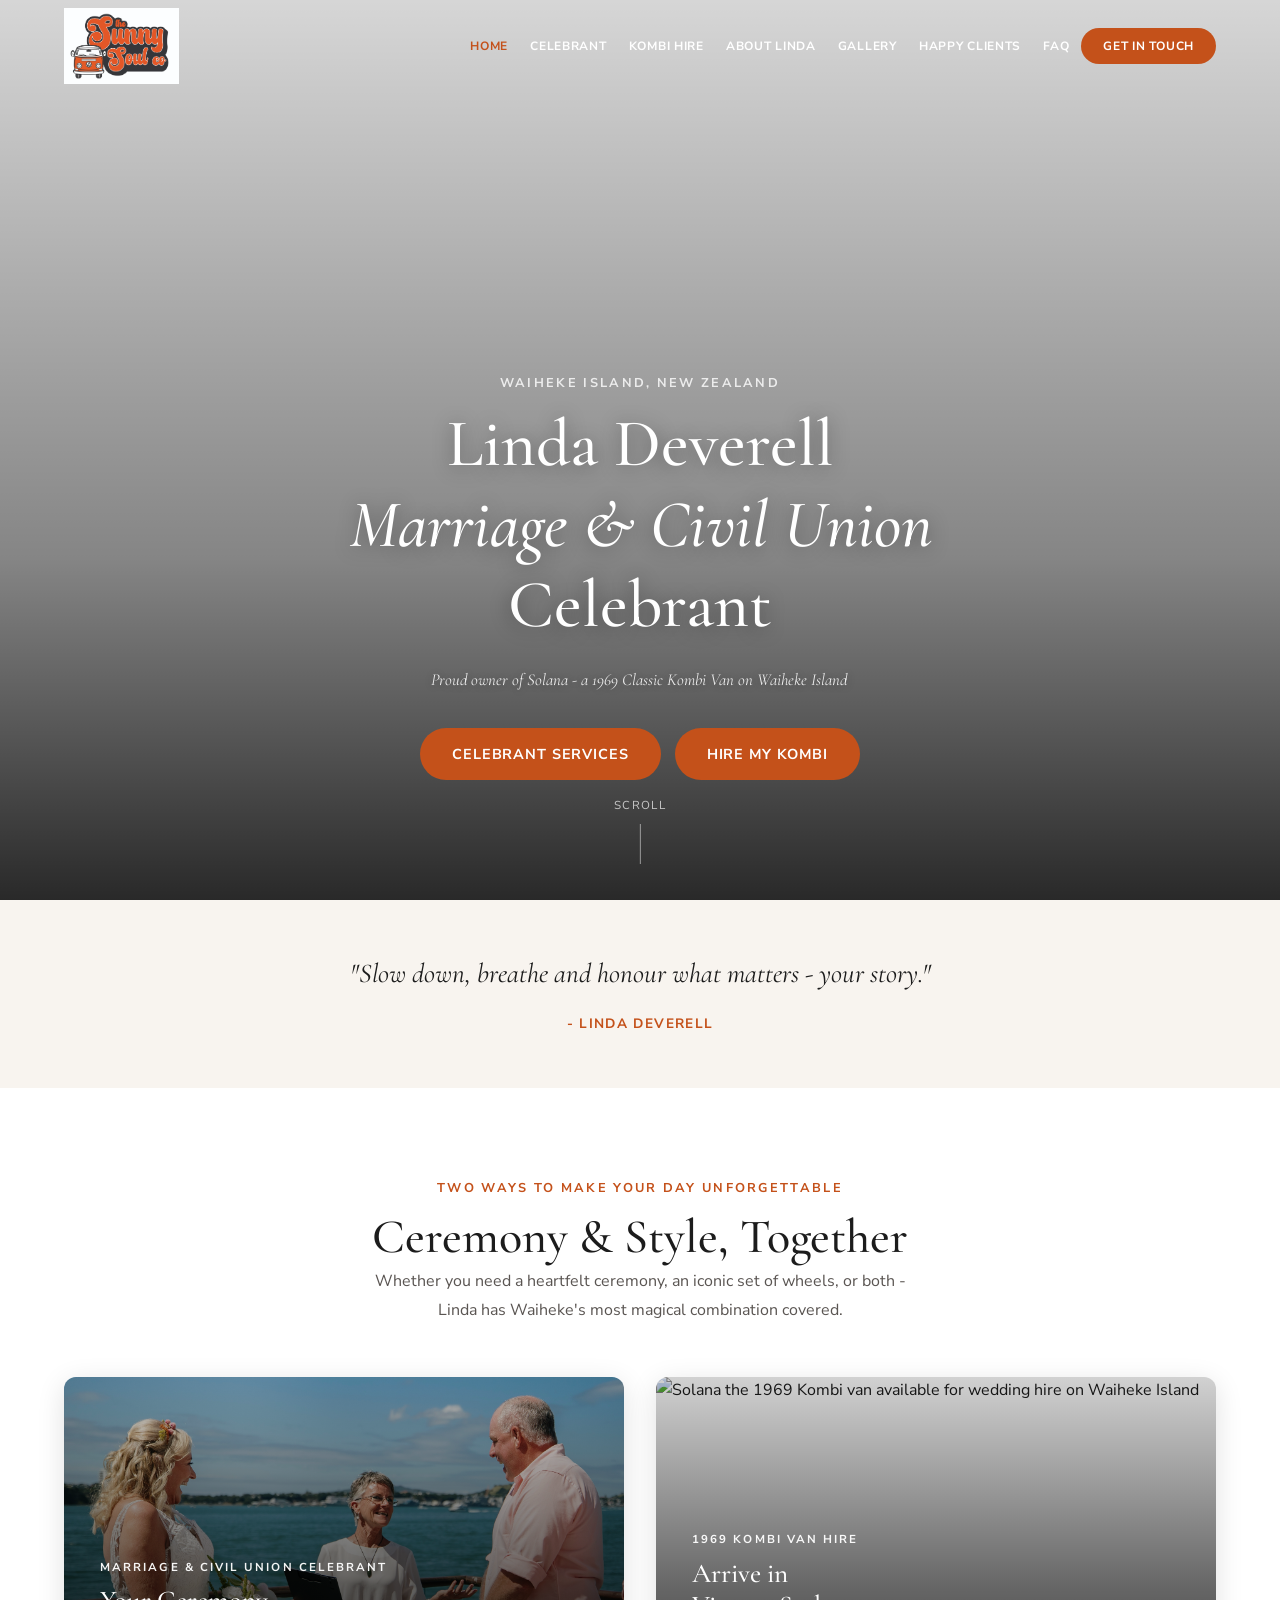
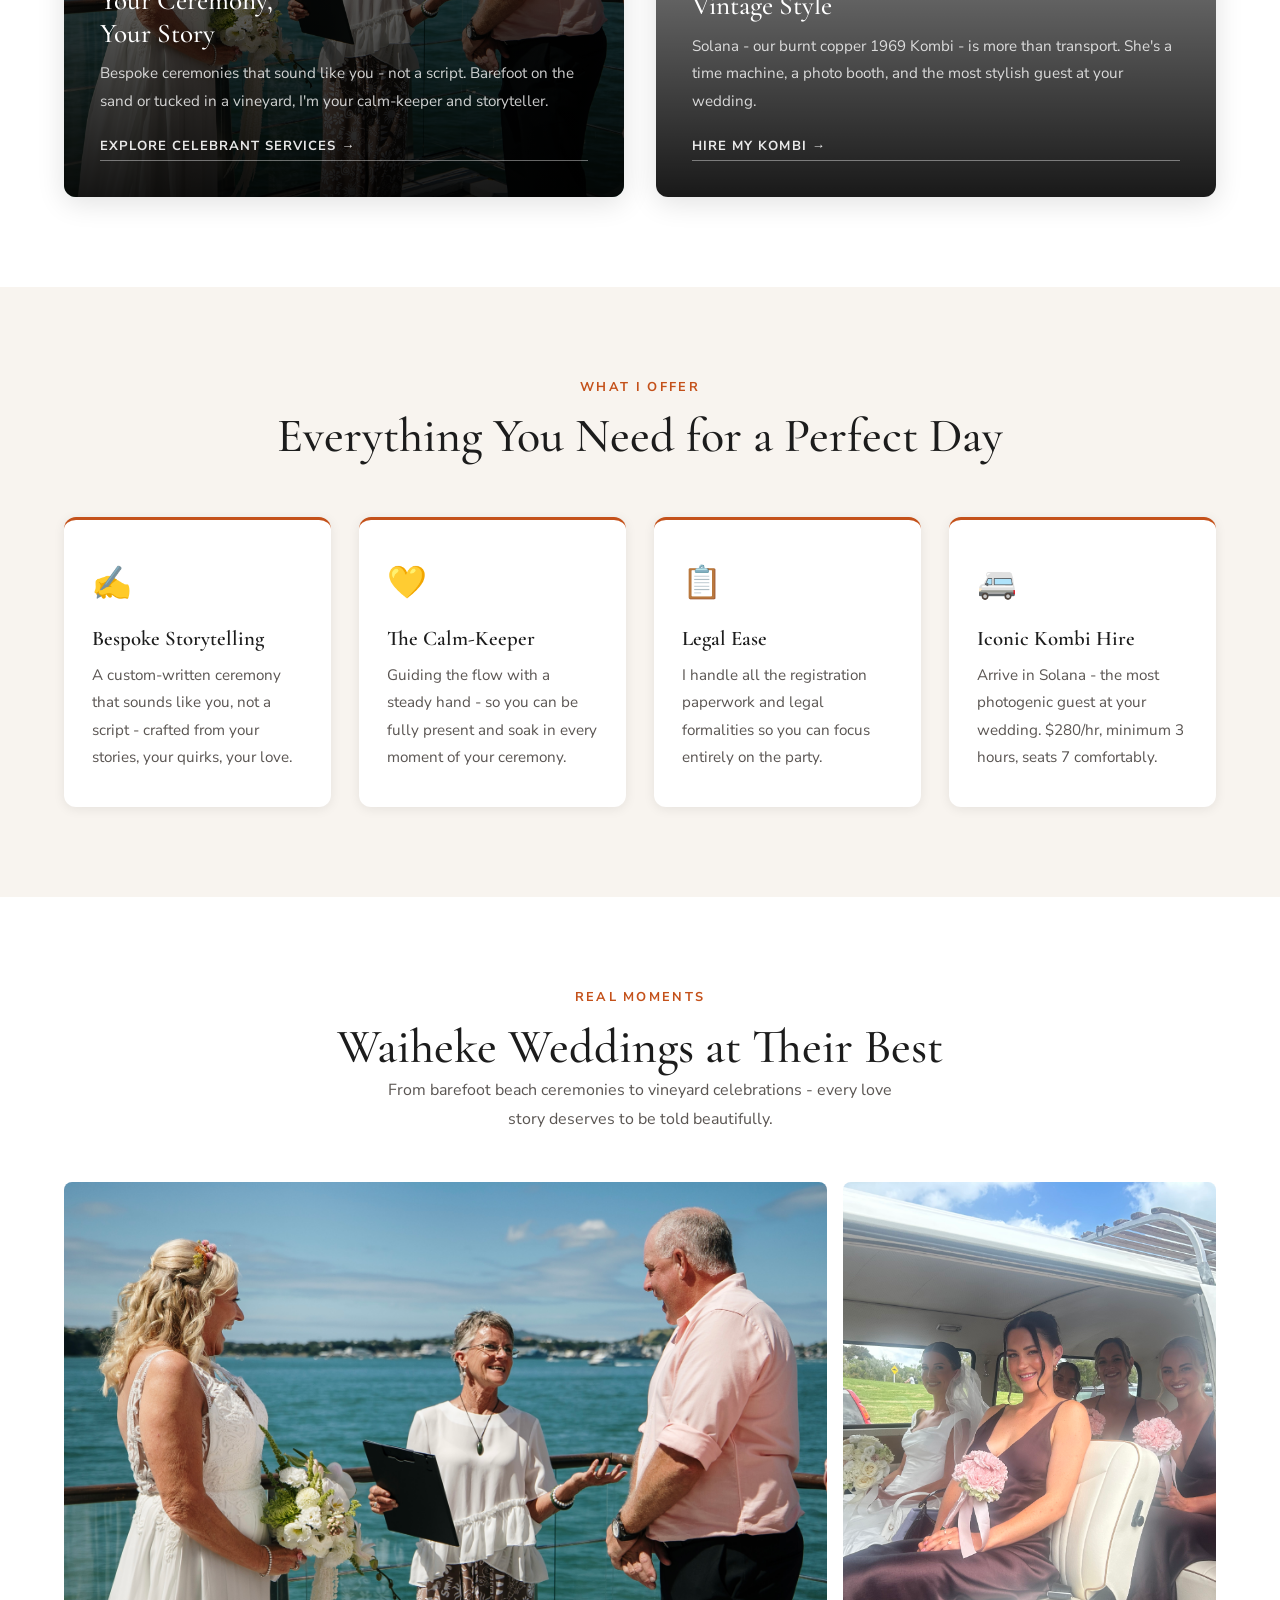
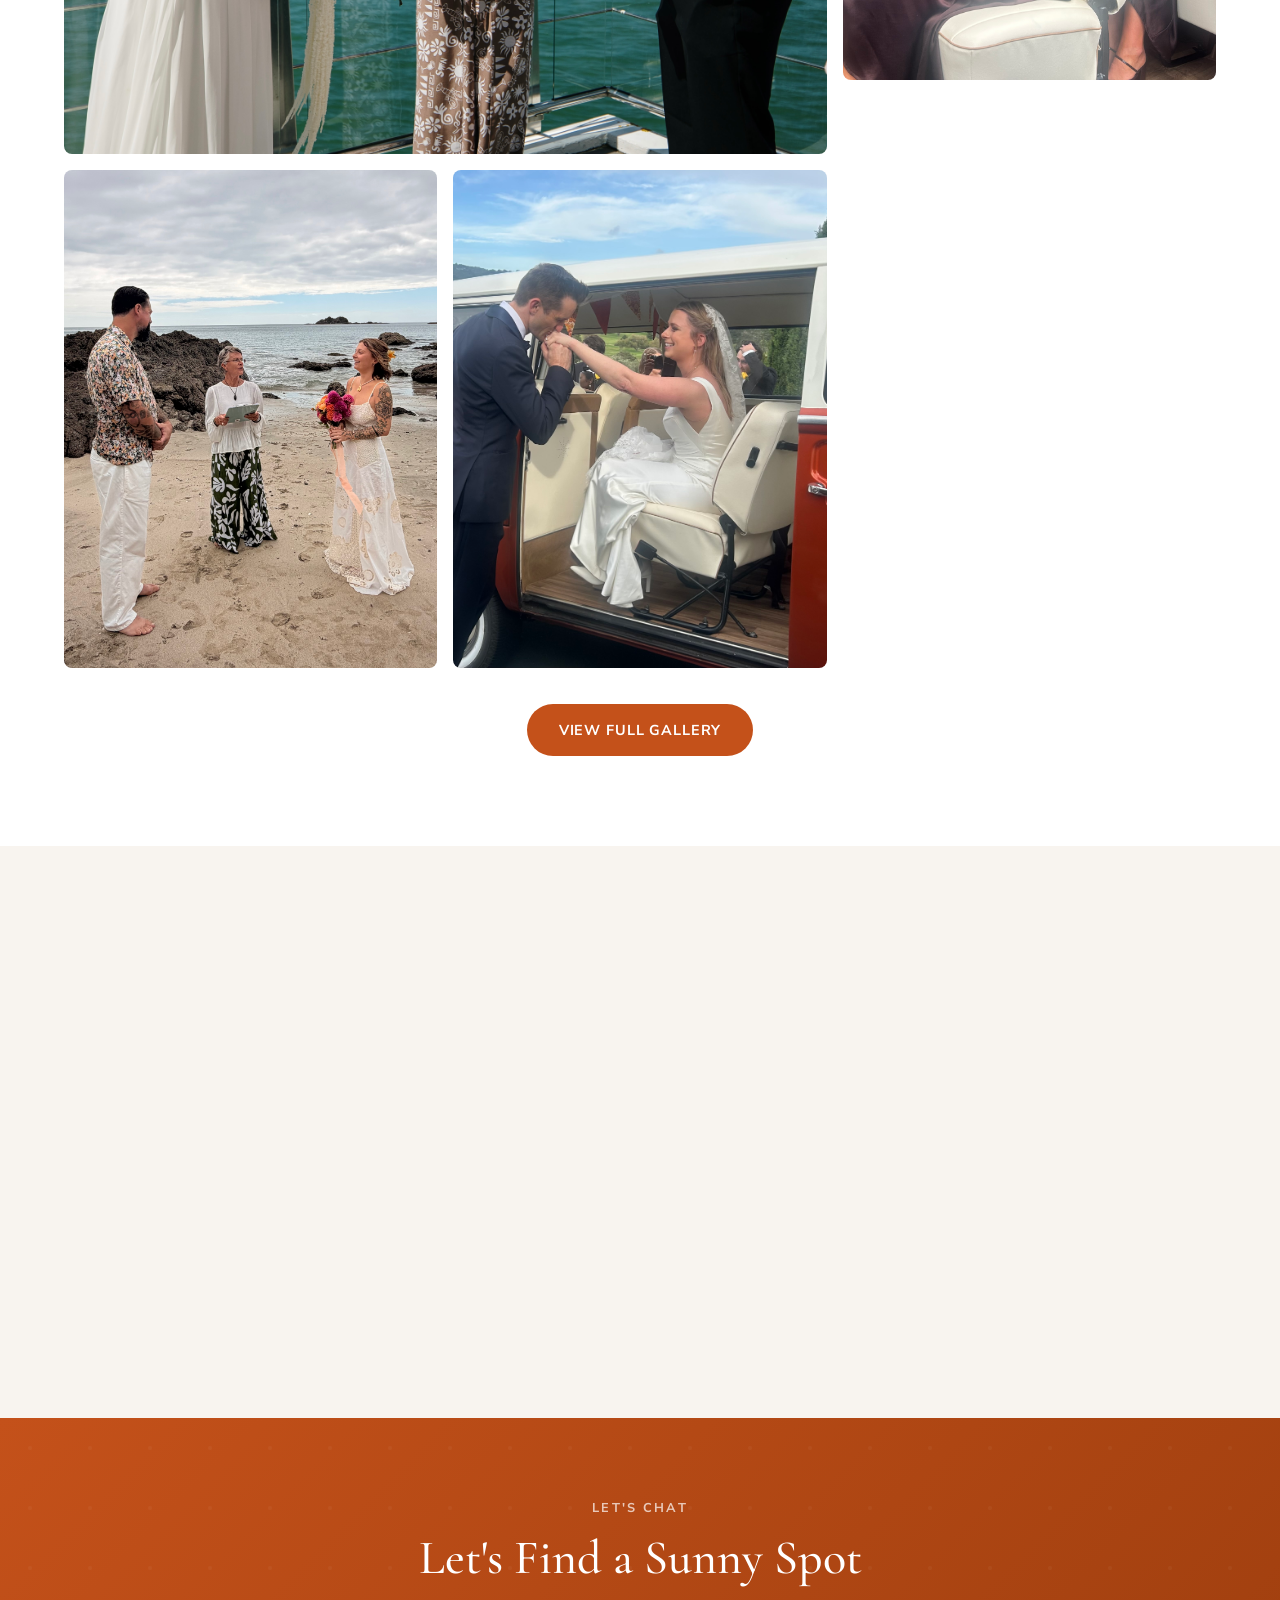
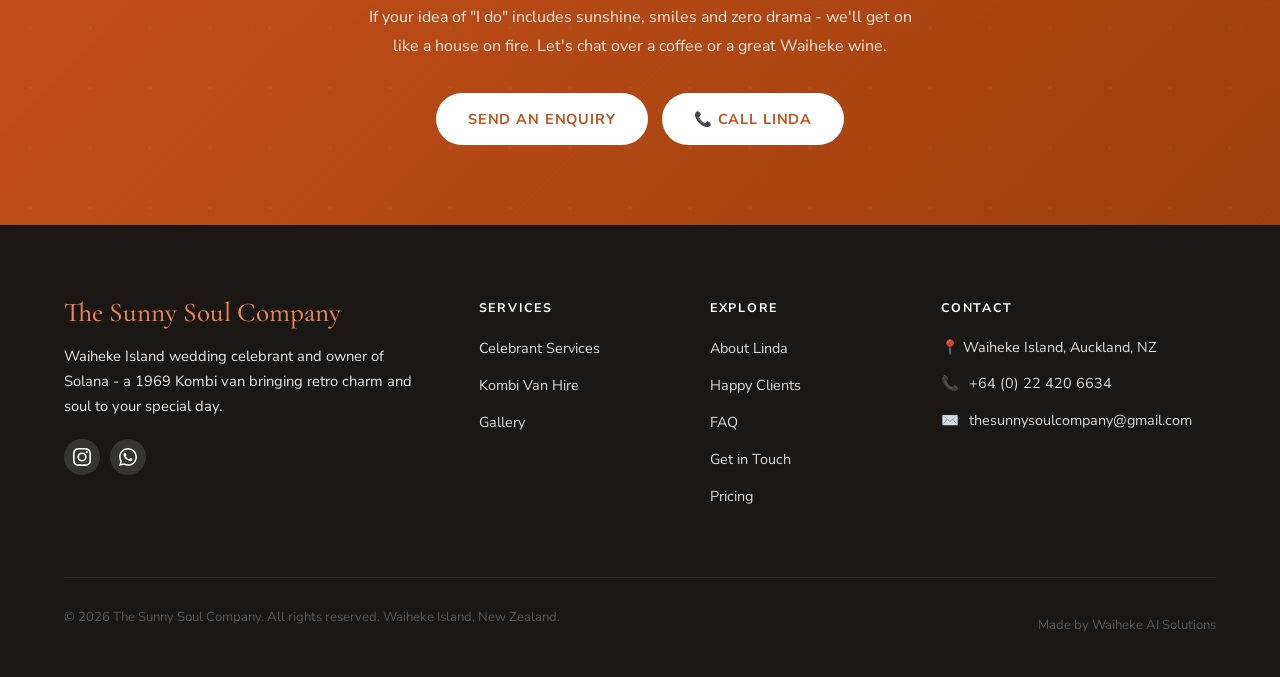
==== commit 40a1872b: "Remove Facebook placeholder icon from all footers" ====
--- a/index.html
+++ b/index.html
@@ -95,7 +95,7 @@
 
   <!-- Hero -->
   <section class="hero" style="align-items: flex-end; padding-bottom: 120px;" aria-label="Hero">
-    <div class="hero__bg" style="background-image: url('images/linda-with-solana-front.jpg'); background-position: center 35%;"></div>
+    <div class="hero__bg" style="background-image: url('images/linda-with-solana-front.jpg'); background-position: center 37%;"></div>
     <div class="hero__overlay" style="background: linear-gradient(to top, rgba(0,0,0,0.84) 0%, rgba(0,0,0,0.48) 38%, rgba(0,0,0,0.16) 100%);"></div>
     <div class="container">
       <div class="hero__content" style="text-align:center; margin:0 auto;">
@@ -296,9 +296,6 @@
             <a href="https://wa.me/64224206634" target="_blank" rel="noopener" aria-label="WhatsApp">
               <svg xmlns="http://www.w3.org/2000/svg" width="18" height="18" fill="currentColor" viewBox="0 0 24 24"><path d="M17.472 14.382c-.297-.149-1.758-.867-2.03-.967-.273-.099-.471-.148-.67.15-.197.297-.767.966-.94 1.164-.173.199-.347.223-.644.075-.297-.15-1.255-.463-2.39-1.475-.883-.788-1.48-1.761-1.653-2.059-.173-.297-.018-.458.13-.606.134-.133.298-.347.446-.52.149-.174.198-.298.298-.497.099-.198.05-.371-.025-.52-.075-.149-.669-1.612-.916-2.207-.242-.579-.487-.5-.669-.51-.173-.008-.371-.01-.57-.01-.198 0-.52.074-.792.372-.272.297-1.04 1.016-1.04 2.479 0 1.462 1.065 2.875 1.213 3.074.149.198 2.096 3.2 5.077 4.487.709.306 1.262.489 1.694.625.712.227 1.36.195 1.871.118.571-.085 1.758-.719 2.006-1.413.248-.694.248-1.289.173-1.413-.074-.124-.272-.198-.57-.347m-5.421 7.403h-.004a9.87 9.87 0 01-5.031-1.378l-.361-.214-3.741.982.998-3.648-.235-.374a9.86 9.86 0 01-1.51-5.26c.001-5.45 4.436-9.884 9.888-9.884 2.64 0 5.122 1.03 6.988 2.898a9.825 9.825 0 012.893 6.994c-.003 5.45-4.437 9.884-9.885 9.884m8.413-18.297A11.815 11.815 0 0012.05 0C5.495 0 .16 5.335.157 11.892c0 2.096.547 4.142 1.588 5.945L.057 24l6.305-1.654a11.882 11.882 0 005.683 1.448h.005c6.554 0 11.89-5.335 11.893-11.893a11.821 11.821 0 00-3.48-8.413z"/></svg>
             </a>
-            <span class="footer__social-icon footer__social-icon--disabled" title="Facebook - coming soon" aria-label="Facebook - coming soon">
-              <svg xmlns="http://www.w3.org/2000/svg" width="18" height="18" fill="currentColor" viewBox="0 0 24 24"><path d="M24 12.073c0-6.627-5.373-12-12-12s-12 5.373-12 12c0 5.99 4.388 10.954 10.125 11.854v-8.385H7.078v-3.47h3.047V9.43c0-3.007 1.792-4.669 4.533-4.669 1.312 0 2.686.235 2.686.235v2.953H15.83c-1.491 0-1.956.925-1.956 1.874v2.25h3.328l-.532 3.47h-2.796v8.385C19.612 23.027 24 18.062 24 12.073z"/></svg>
-            </span>
           </div>
         </div>
         <div class="footer__col">
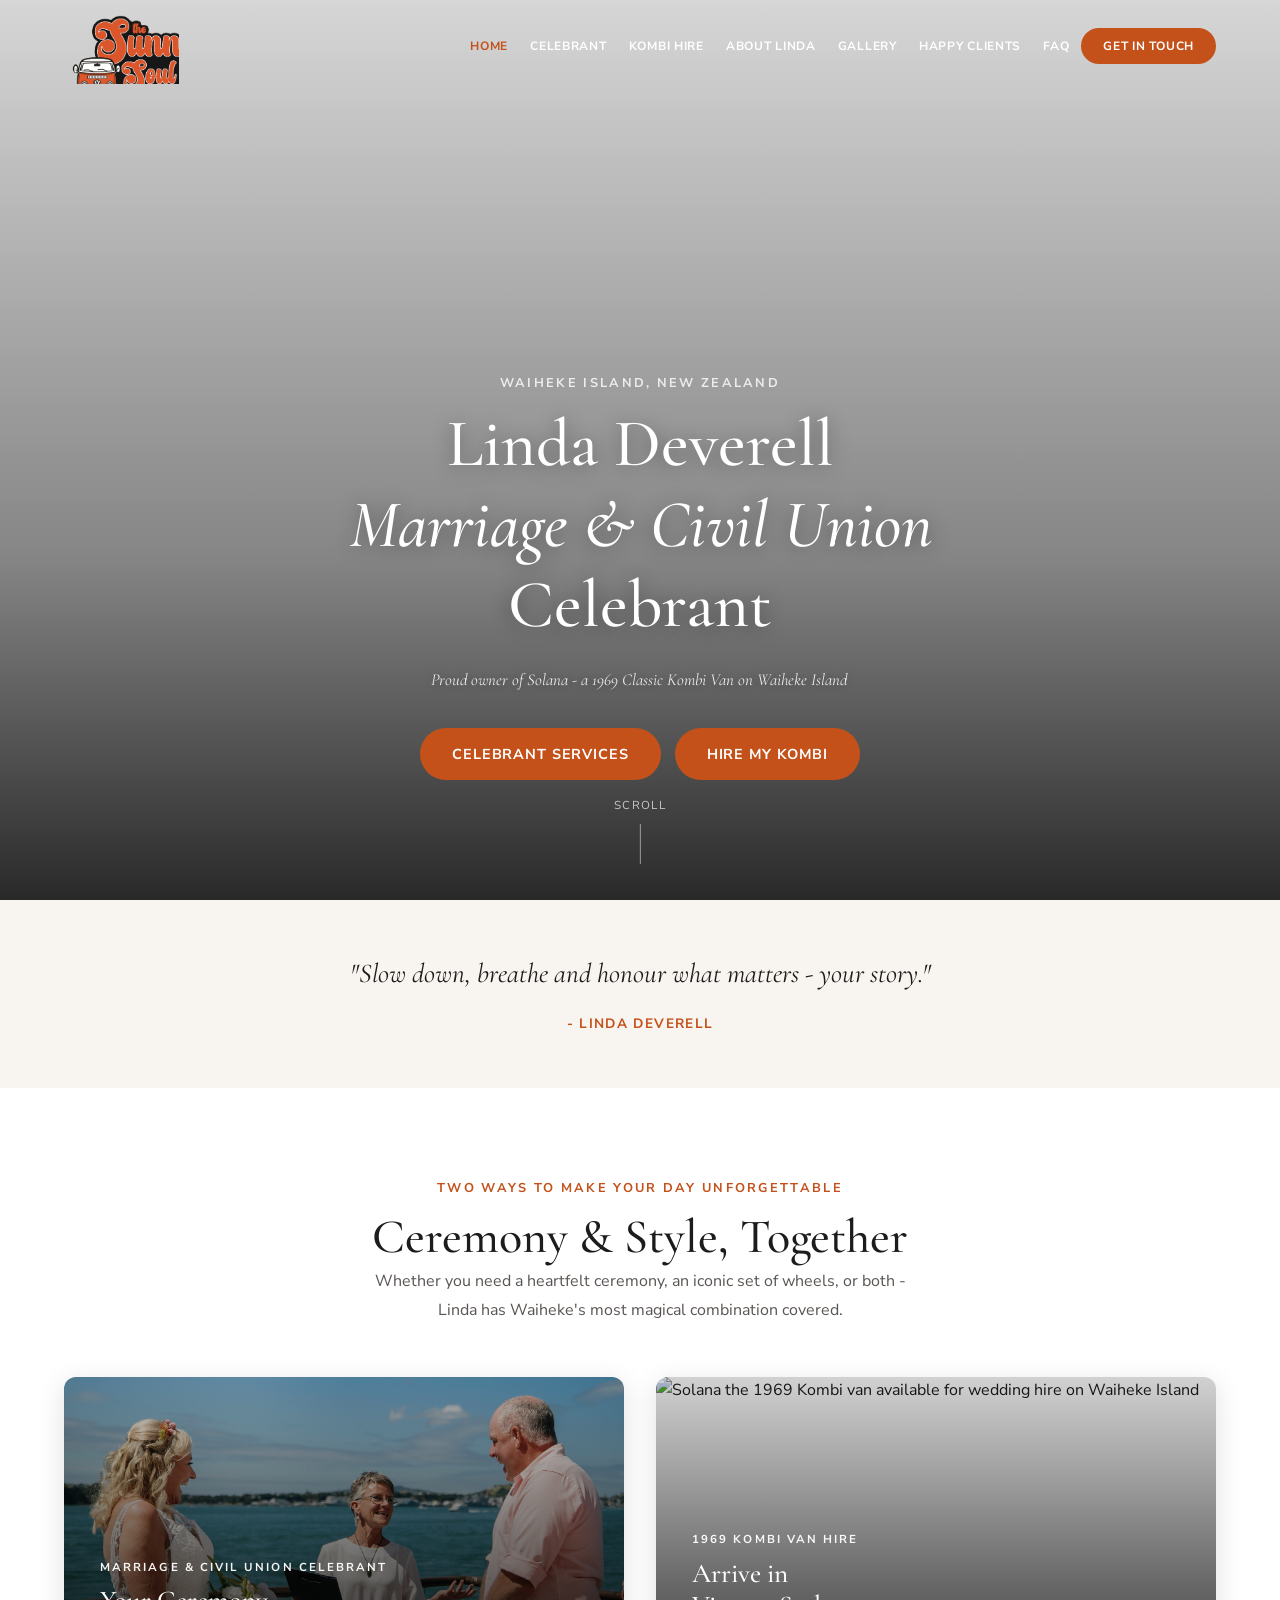
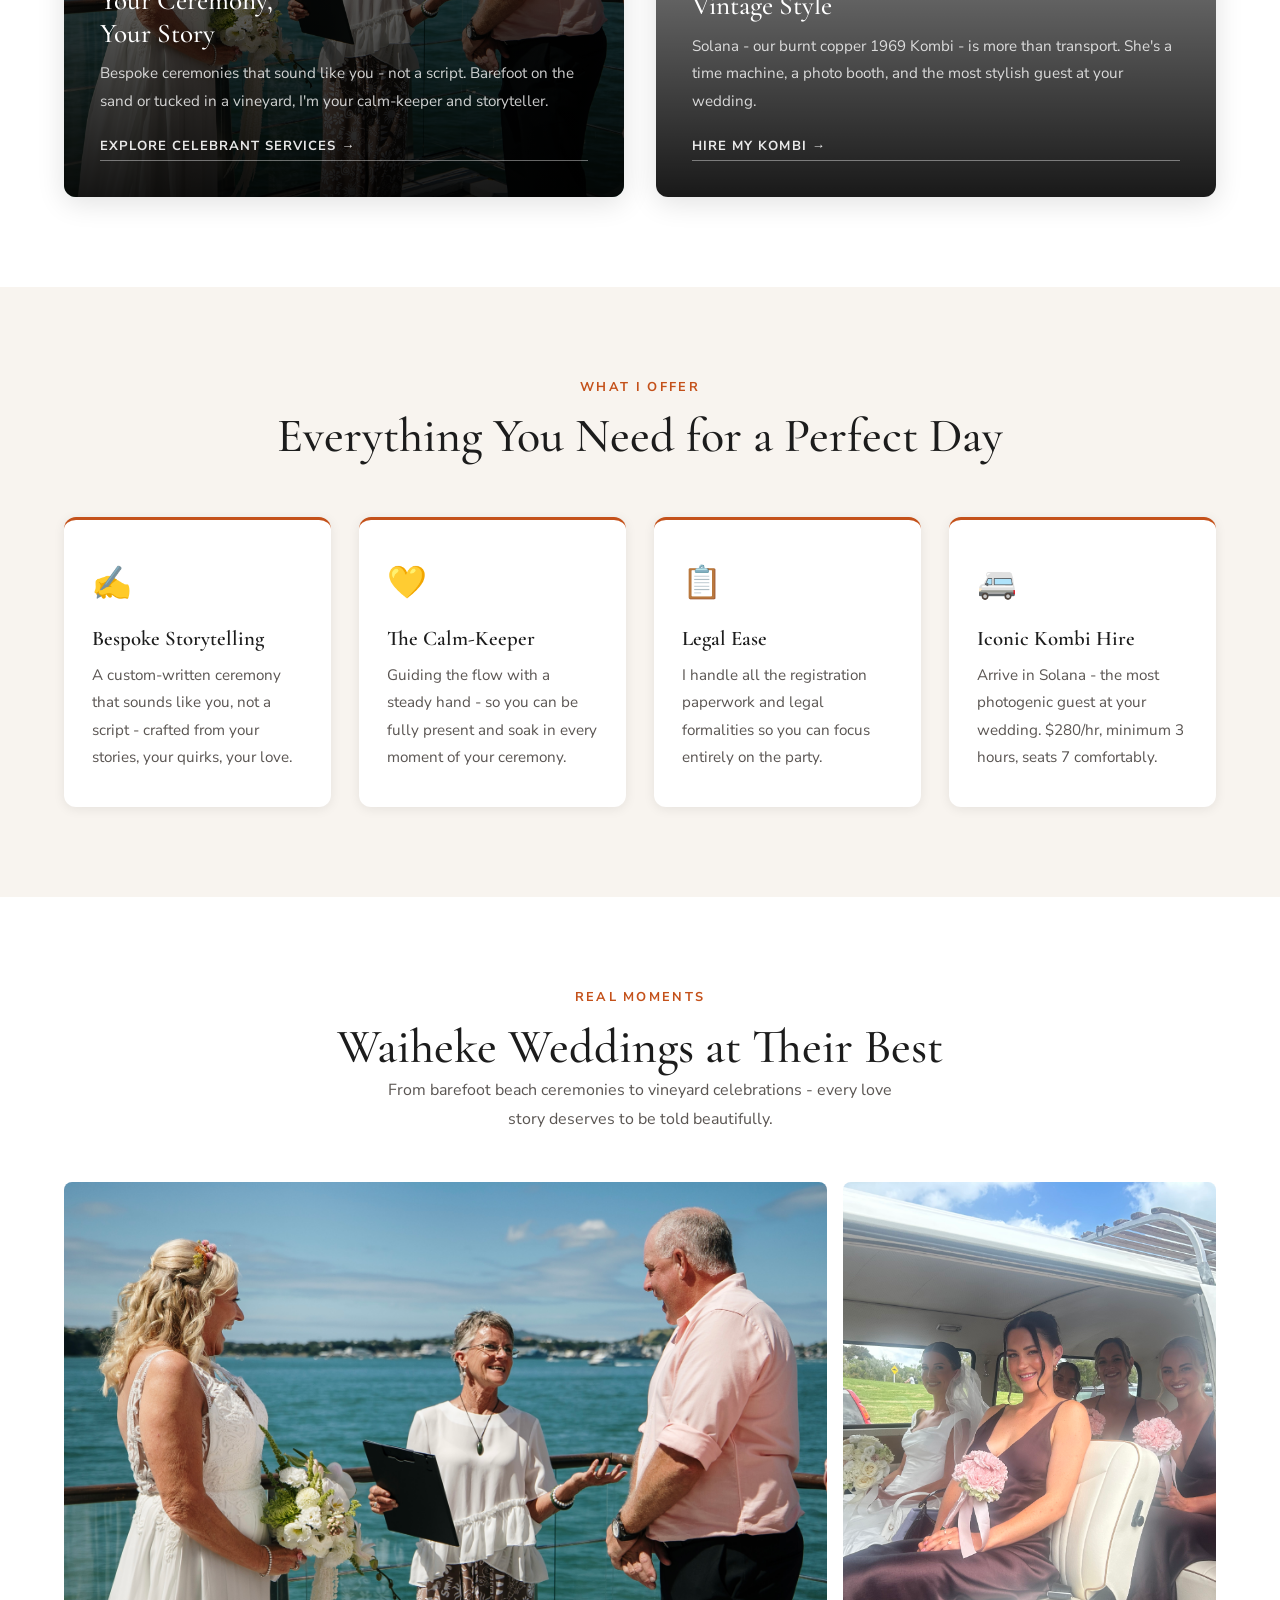
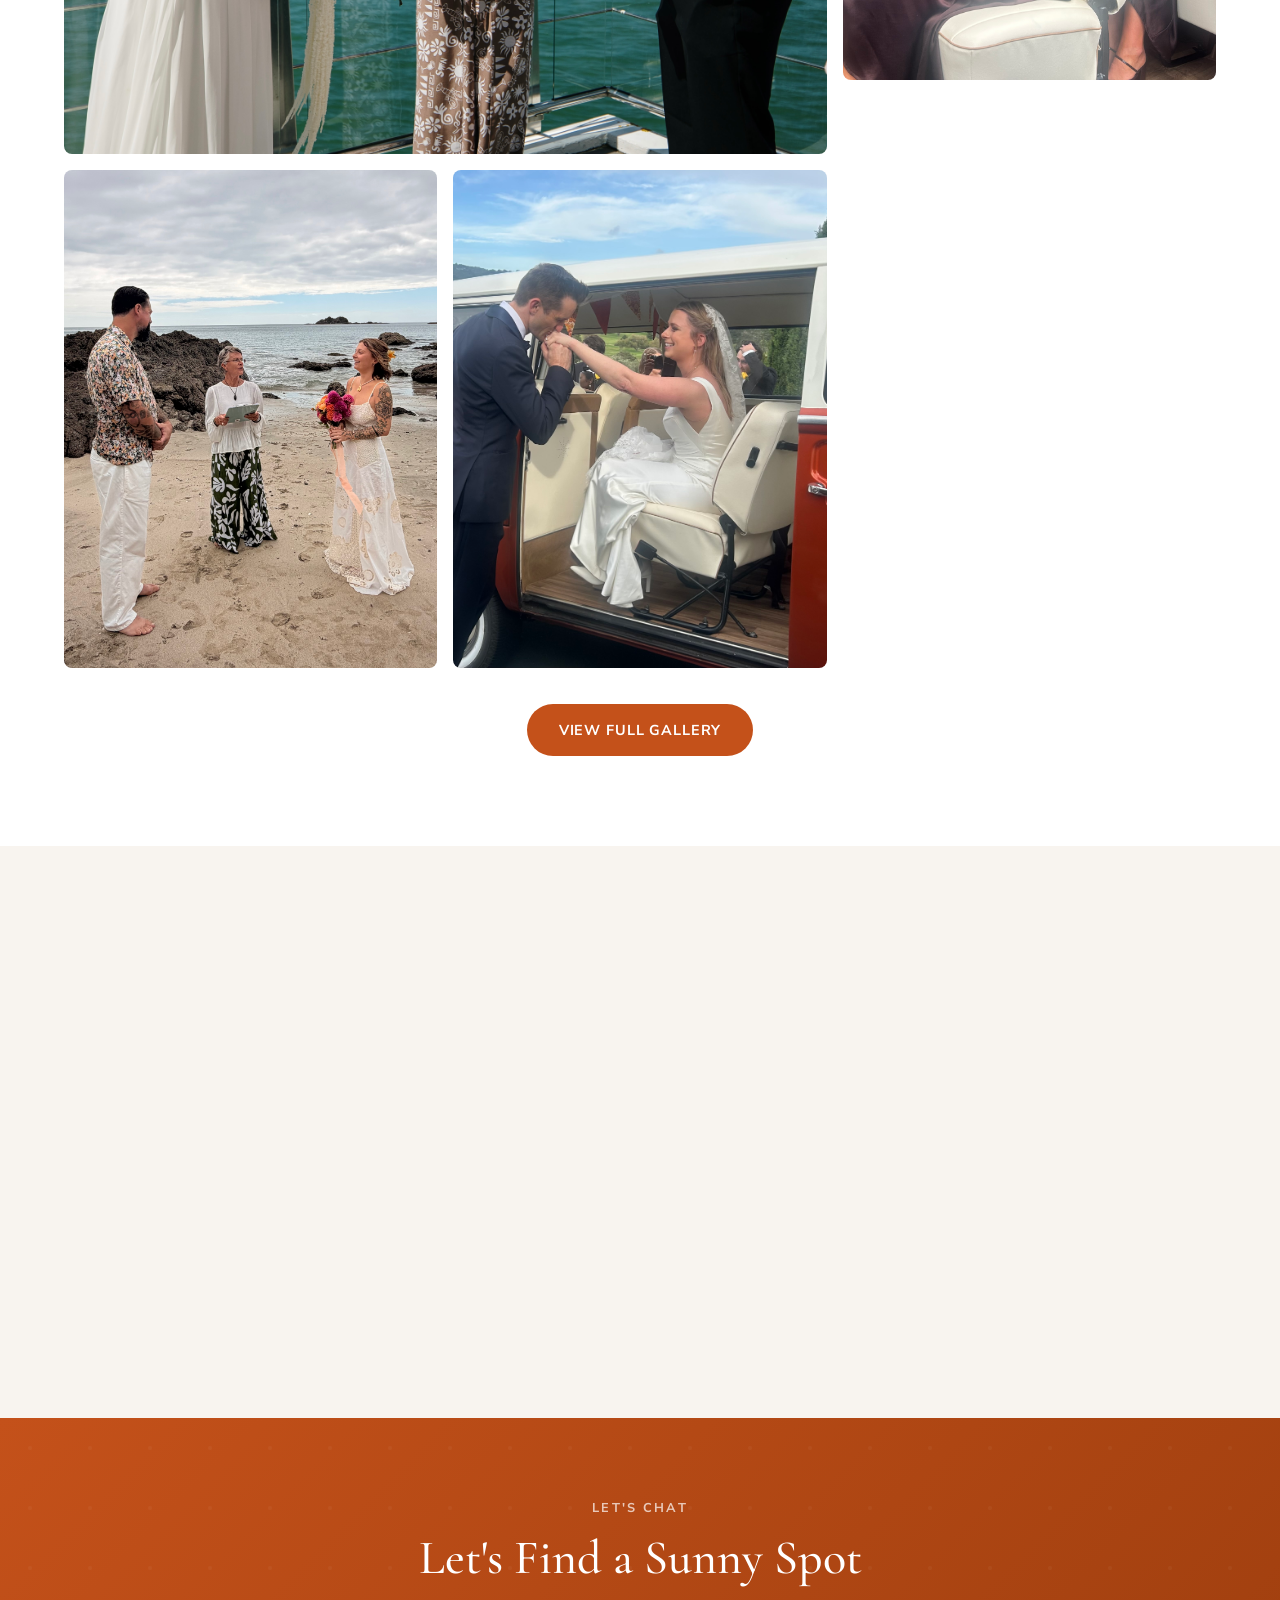
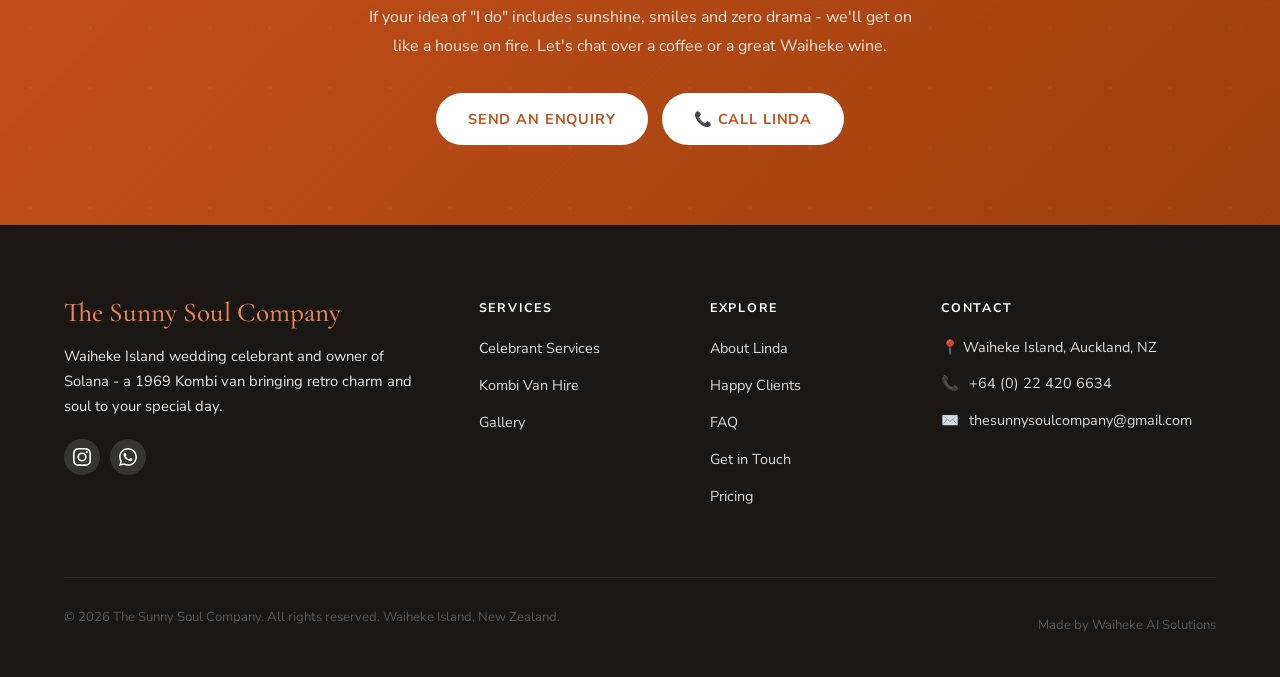
==== commit ff7f3b02: "Remove white background from logo - transparent PNG replaces JPEG Convert logo from JPEG (white back" ====
--- a/index.html
+++ b/index.html
@@ -66,7 +66,7 @@
   </script>
 
   <link rel="stylesheet" href="css/style.css">
-  <link rel="icon" type="image/jpeg" href="images/logo.jpg">
+  <link rel="icon" type="image/png" href="images/logo.png">
 </head>
 <body>
 
@@ -74,7 +74,7 @@
   <nav class="nav nav--transparent" role="navigation" aria-label="Main navigation">
     <div class="nav__inner">
       <a href="index.html" class="nav__logo" aria-label="The Sunny Soul Company - Home">
-        <img src="images/logo.jpg" alt="The Sunny Soul Company logo">
+        <img src="images/logo.png" alt="The Sunny Soul Company logo">
       </a>
       <div class="nav__overlay"></div>
       <ul class="nav__links" role="list">
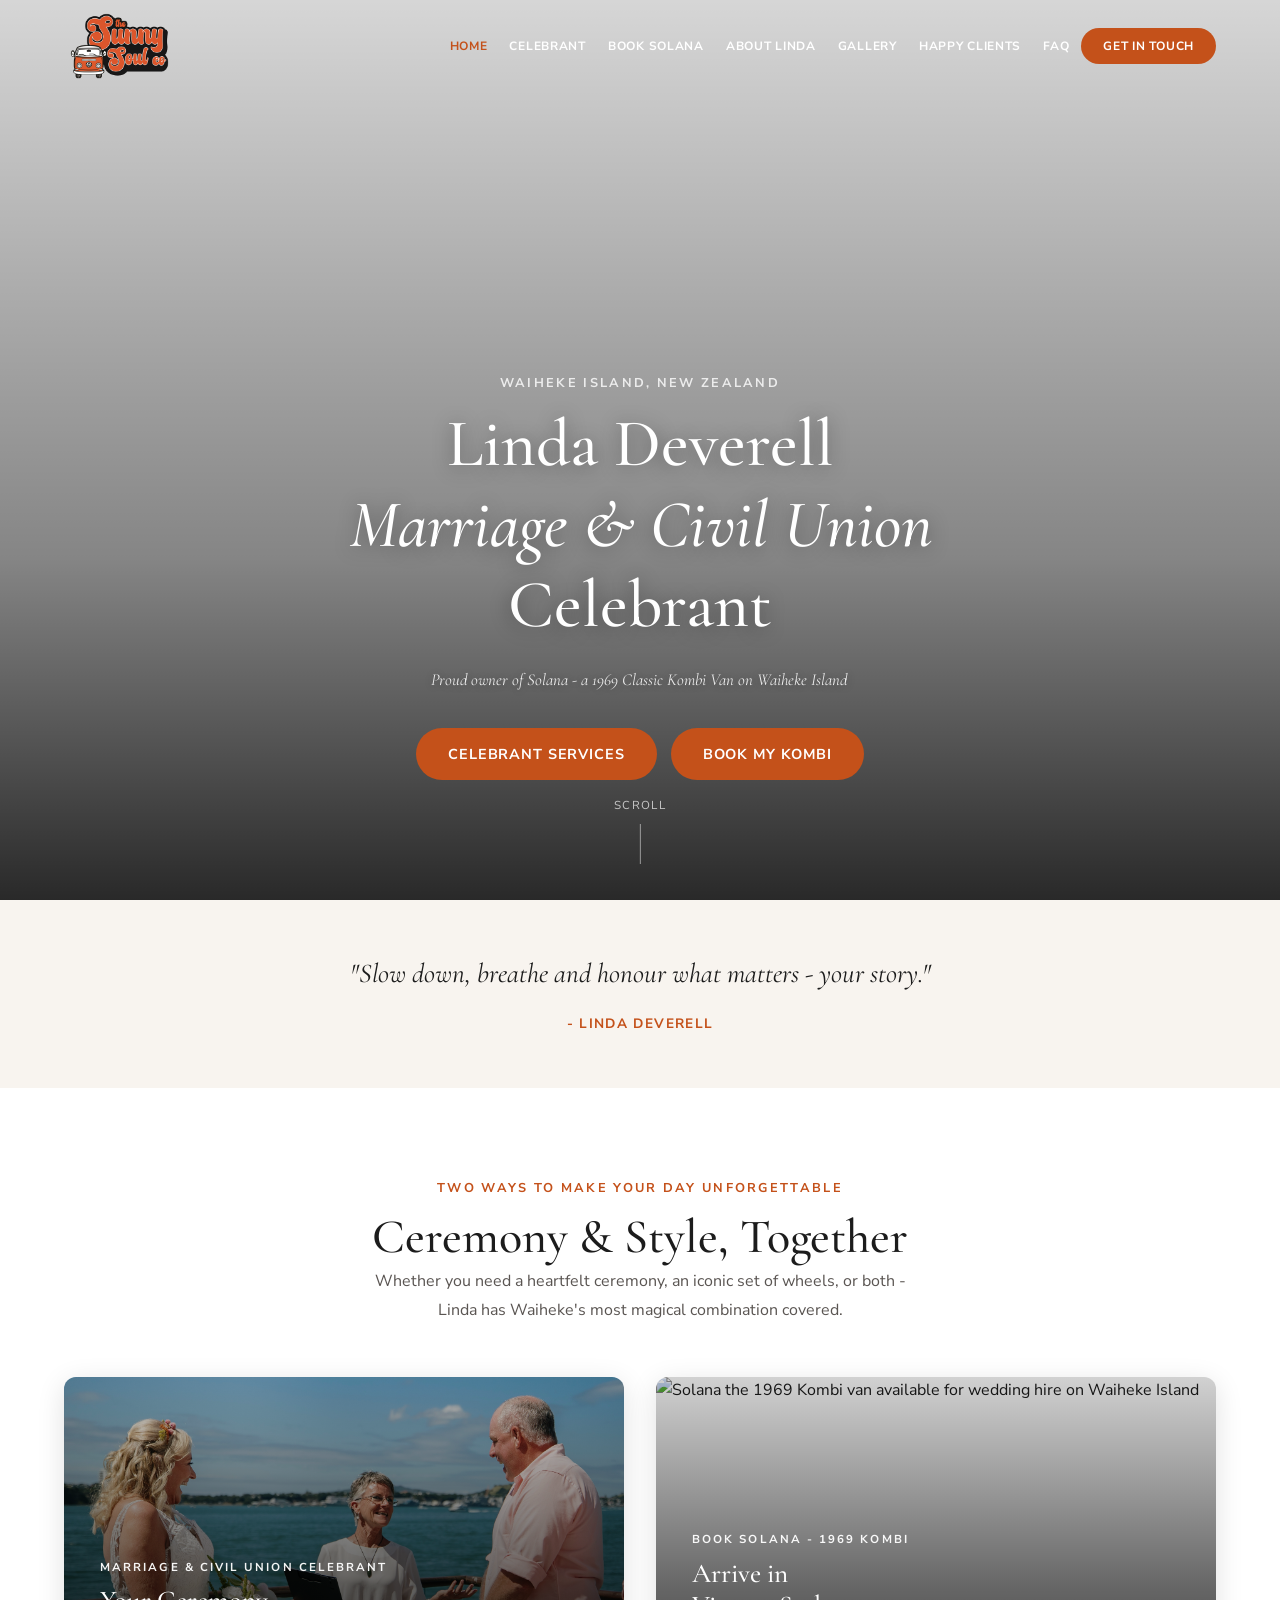
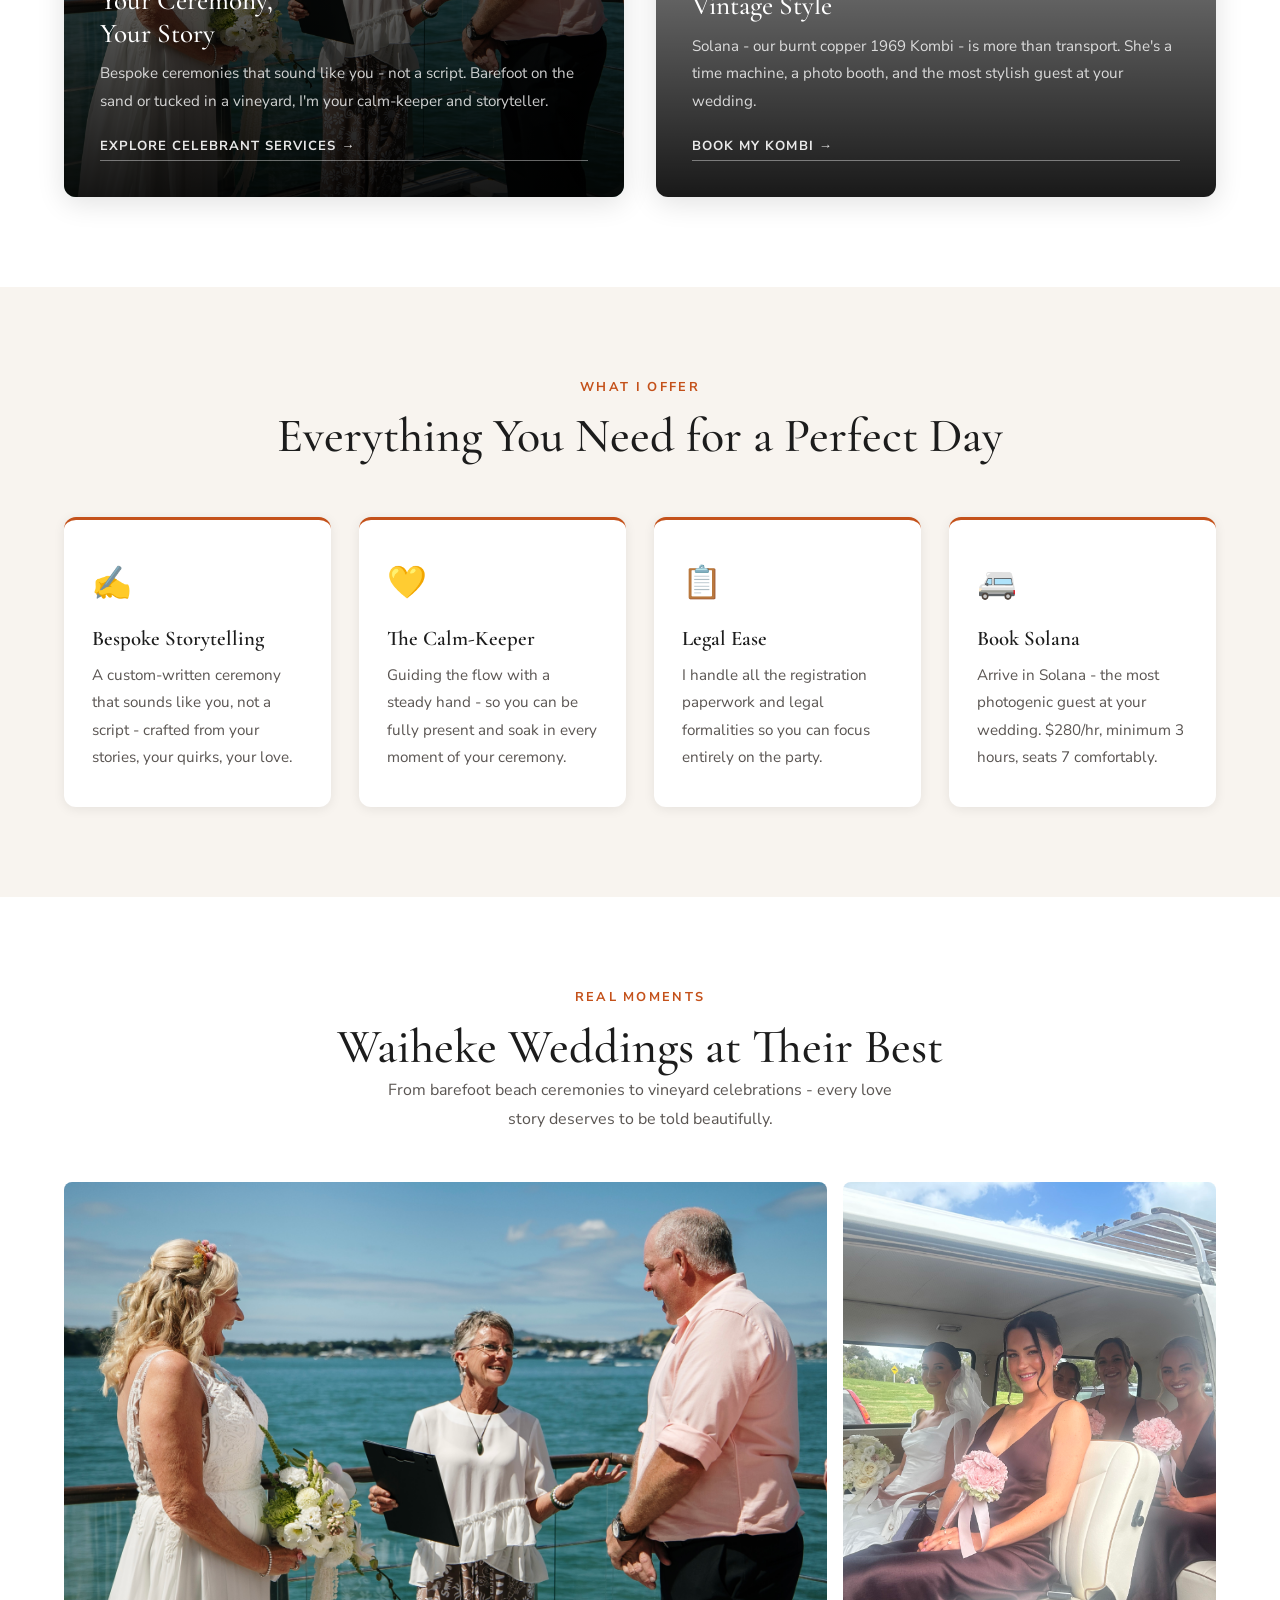
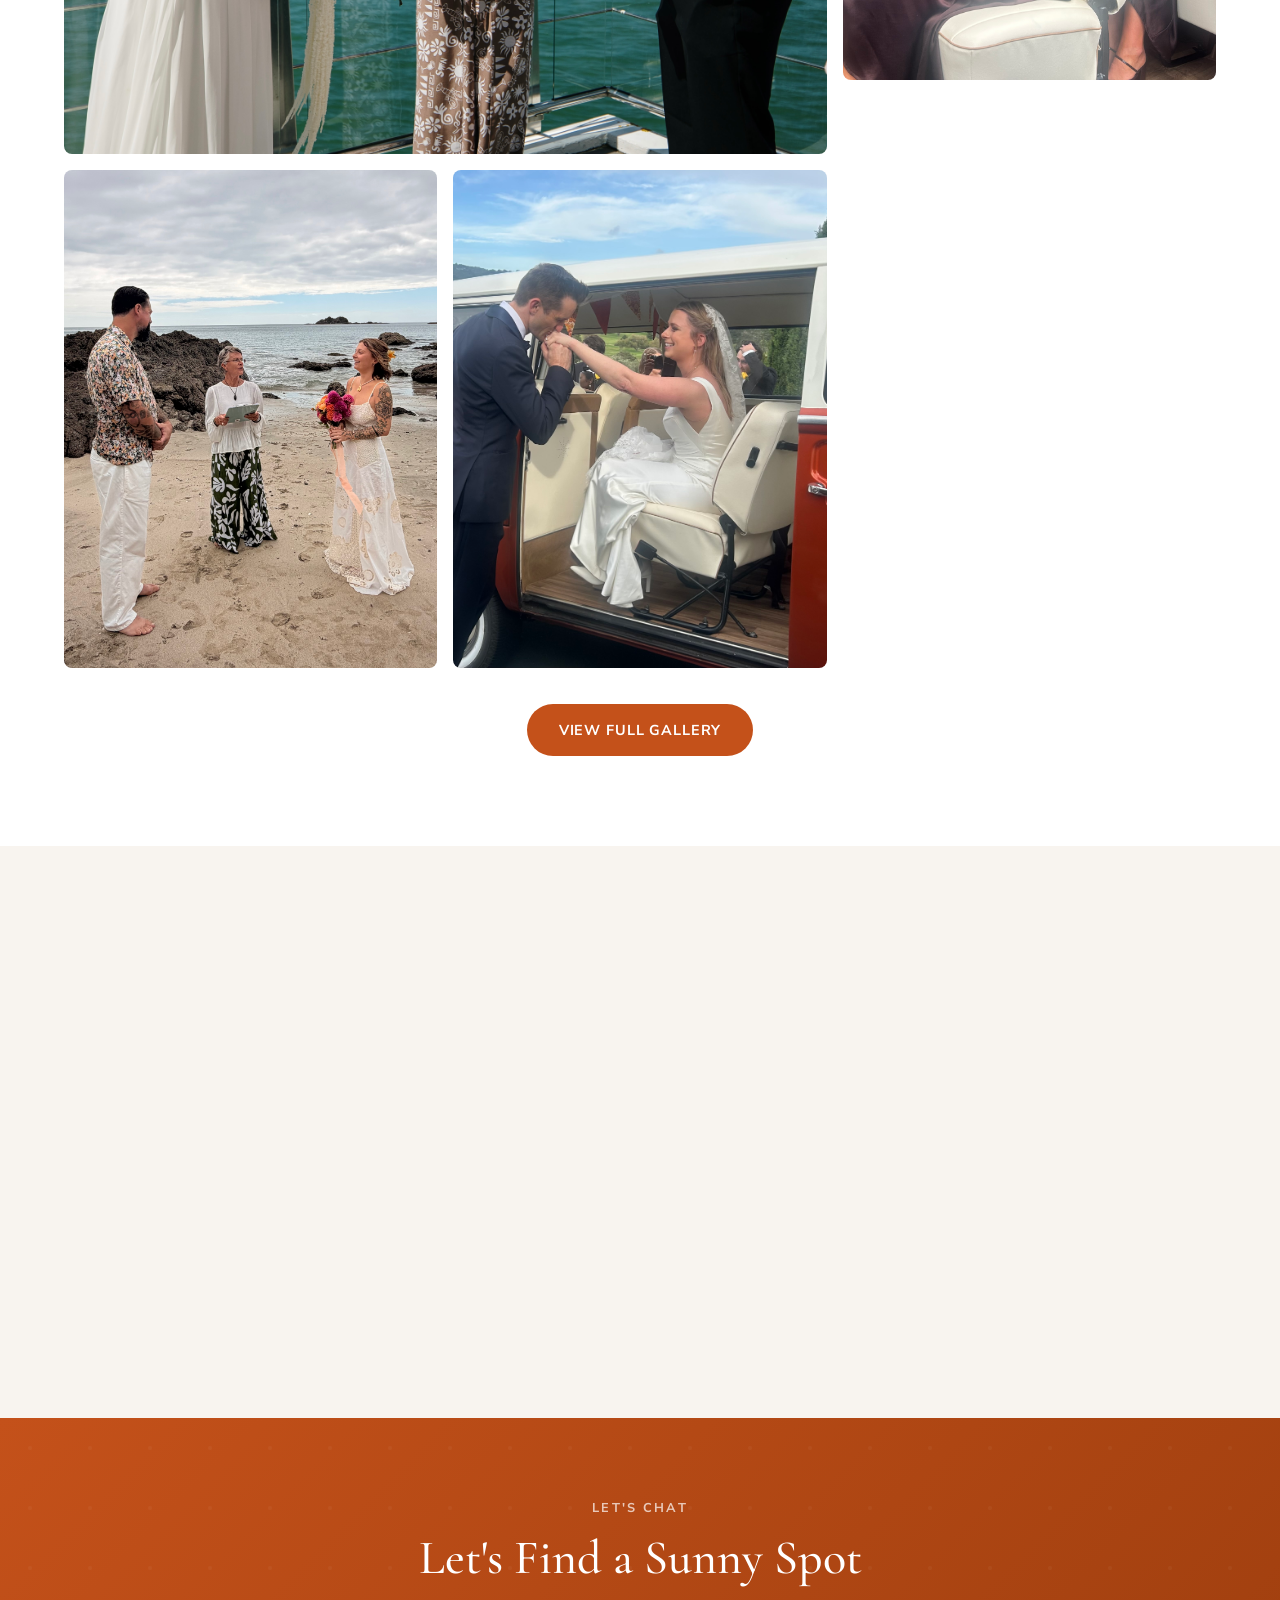
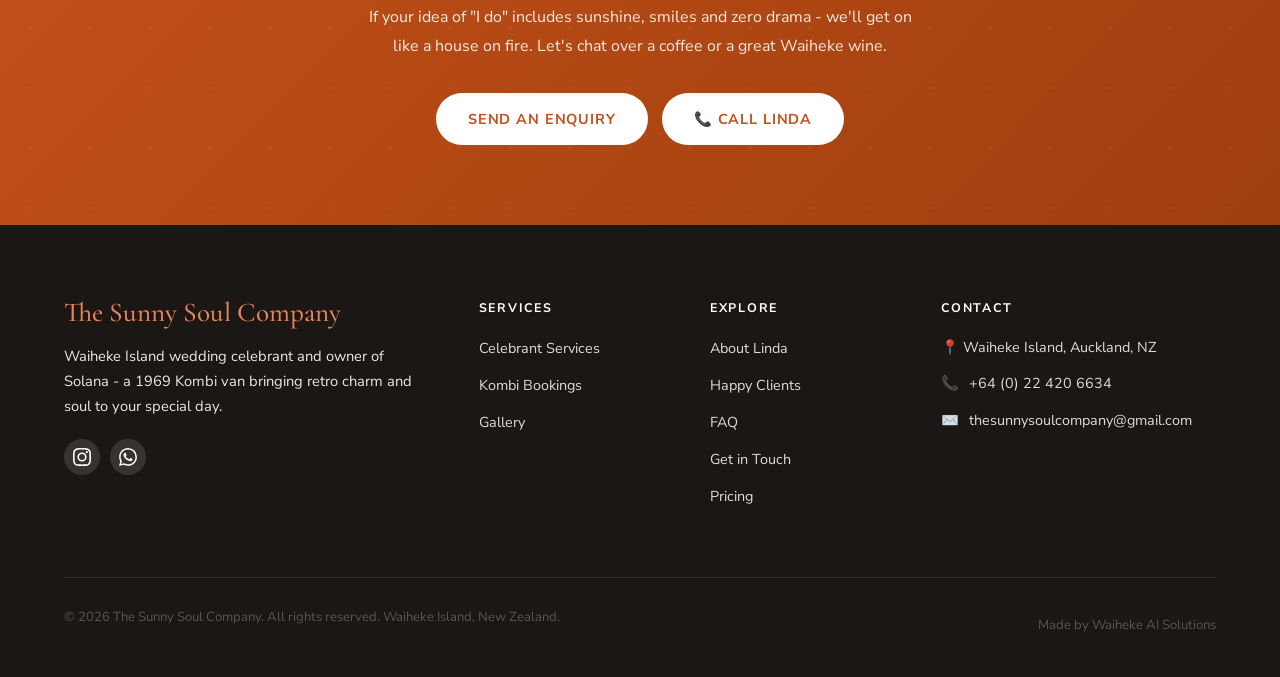
==== commit 15c738f9: "Replace hire with booking language; mission with aim across all pages - Nav tab: "Kombi Hire" -> "Bo" ====
--- a/index.html
+++ b/index.html
@@ -80,7 +80,7 @@
       <ul class="nav__links" role="list">
         <li><a href="index.html"          class="nav__link">Home</a></li>
         <li><a href="celebrant.html"      class="nav__link">Celebrant</a></li>
-        <li><a href="kombi-hire.html"     class="nav__link">Kombi Hire</a></li>
+        <li><a href="kombi-hire.html"     class="nav__link">Book Solana</a></li>
         <li><a href="about.html"          class="nav__link">About Linda</a></li>
         <li><a href="gallery.html"        class="nav__link">Gallery</a></li>
         <li><a href="happy-clients.html"  class="nav__link">Happy Clients</a></li>
@@ -104,7 +104,7 @@
         <p style="font-size:1.05rem; font-family:var(--font-heading); font-style:italic; color:rgba(255,255,255,0.88);">Proud owner of Solana - a 1969 Classic Kombi Van on Waiheke Island</p>
         <div class="hero__buttons" style="justify-content:center;">
           <a href="celebrant.html" class="btn btn--primary">Celebrant Services</a>
-          <a href="kombi-hire.html" class="btn btn--primary">Hire My Kombi</a>
+          <a href="kombi-hire.html" class="btn btn--primary">Book My Kombi</a>
         </div>
       </div>
     </div>
@@ -152,10 +152,10 @@
             class="service-card__img"
             loading="lazy">
           <div class="service-card__overlay">
-            <span class="service-card__tag">1969 Kombi Van Hire</span>
+            <span class="service-card__tag">Book Solana - 1969 Kombi</span>
             <h3>Arrive in<br>Vintage Style</h3>
             <p>Solana - our burnt copper 1969 Kombi - is more than transport. She's a time machine, a photo booth, and the most stylish guest at your wedding.</p>
-            <span class="service-card__arrow">Hire My Kombi →</span>
+            <span class="service-card__arrow">Book My Kombi →</span>
           </div>
         </a>
       </div>
@@ -187,7 +187,7 @@
         </div>
         <div class="feature-card reveal reveal--delay-4">
           <span class="feature-card__icon">🚐</span>
-          <h4>Iconic Kombi Hire</h4>
+          <h4>Book Solana</h4>
           <p>Arrive in Solana - the most photogenic guest at your wedding. $280/hr, minimum 3 hours, seats 7 comfortably.</p>
         </div>
       </div>
@@ -302,7 +302,7 @@
           <h5>Services</h5>
           <ul class="footer__links">
             <li><a href="celebrant.html">Celebrant Services</a></li>
-            <li><a href="kombi-hire.html">Kombi Van Hire</a></li>
+            <li><a href="kombi-hire.html">Kombi Bookings</a></li>
             <li><a href="gallery.html">Gallery</a></li>
           </ul>
         </div>
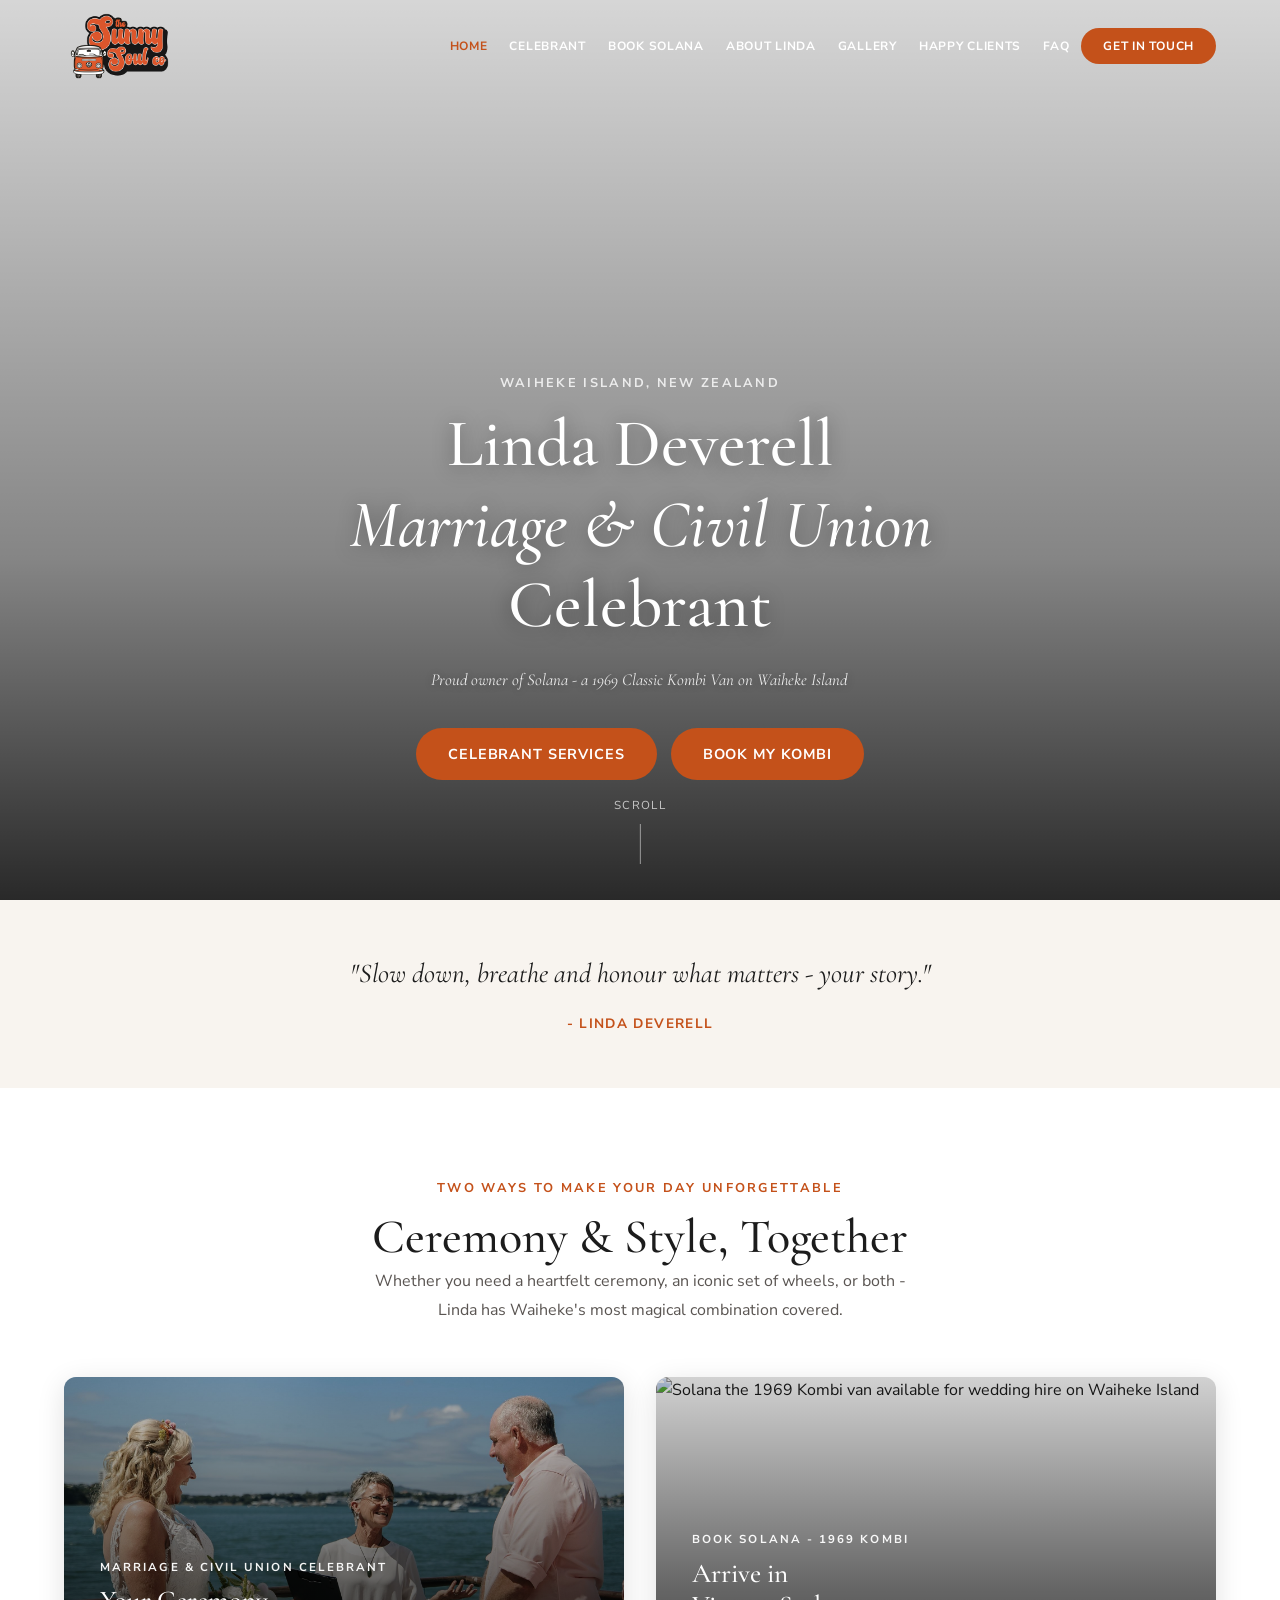
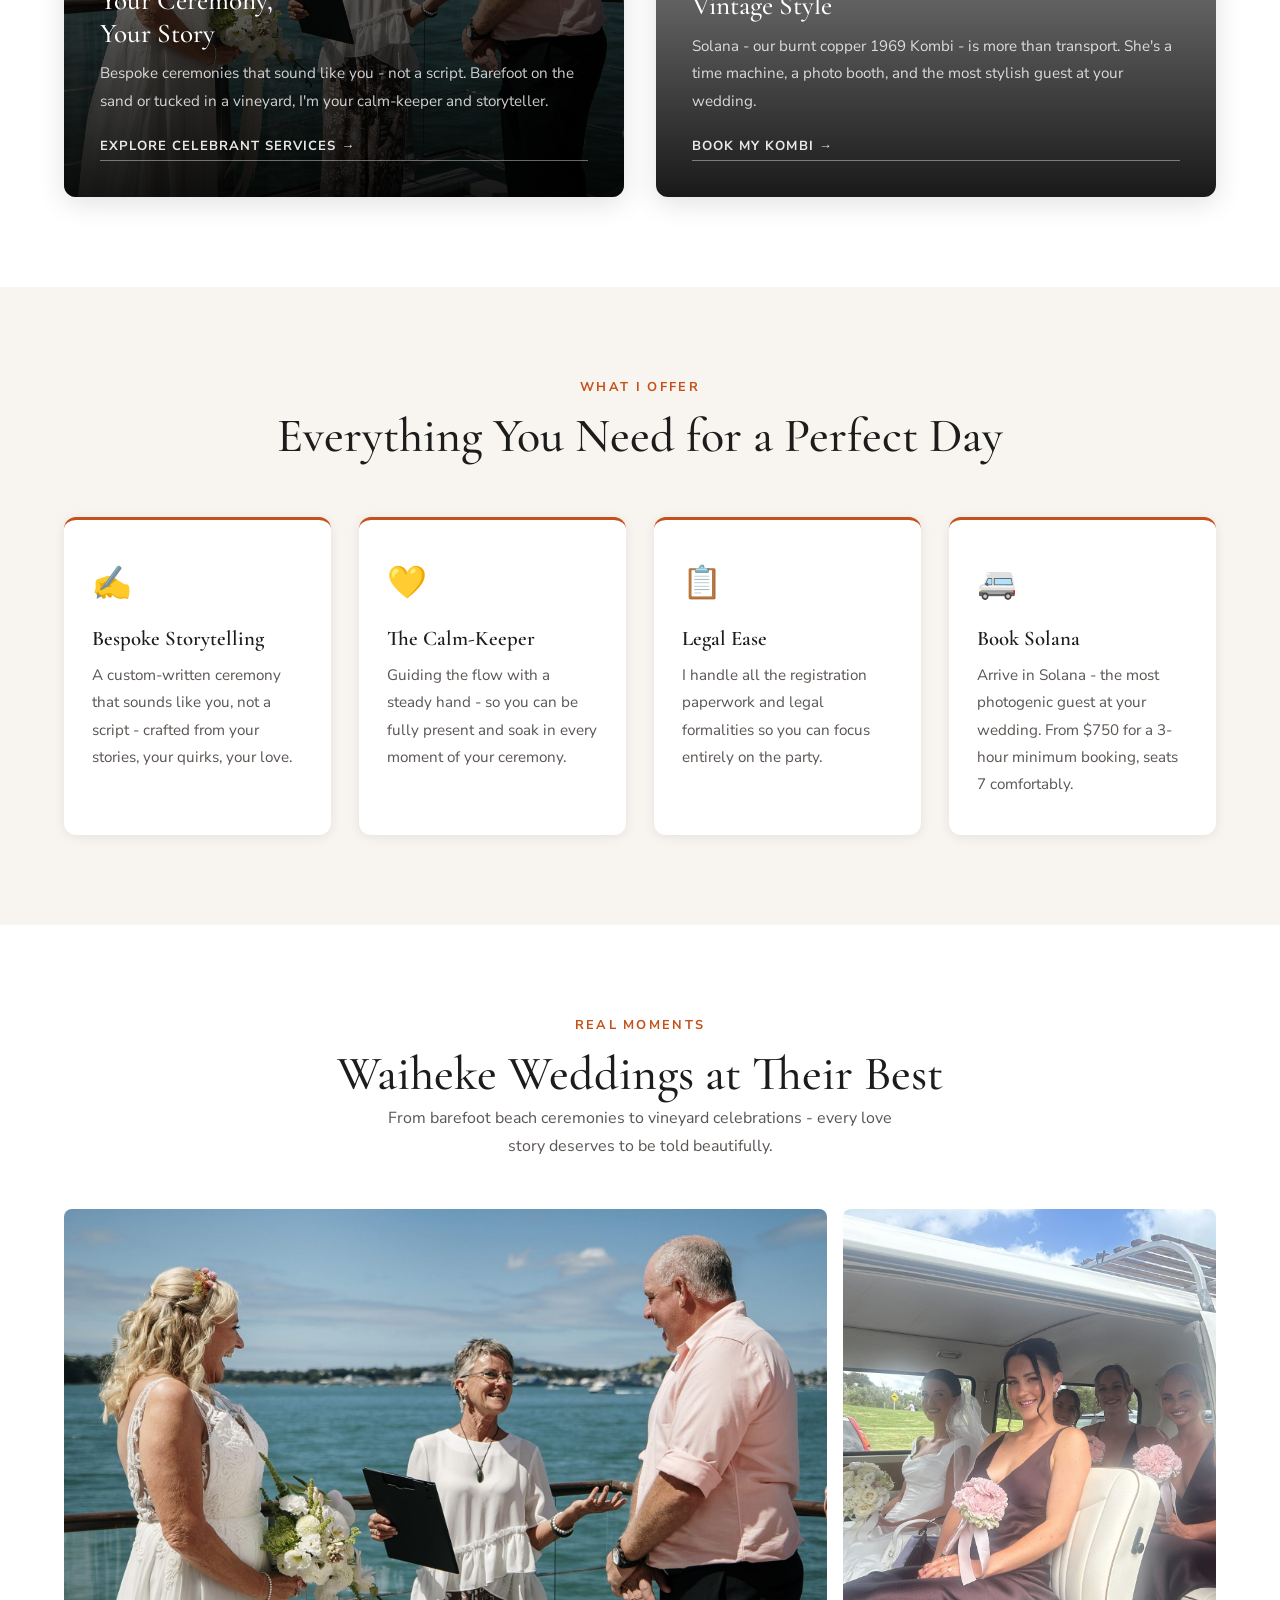
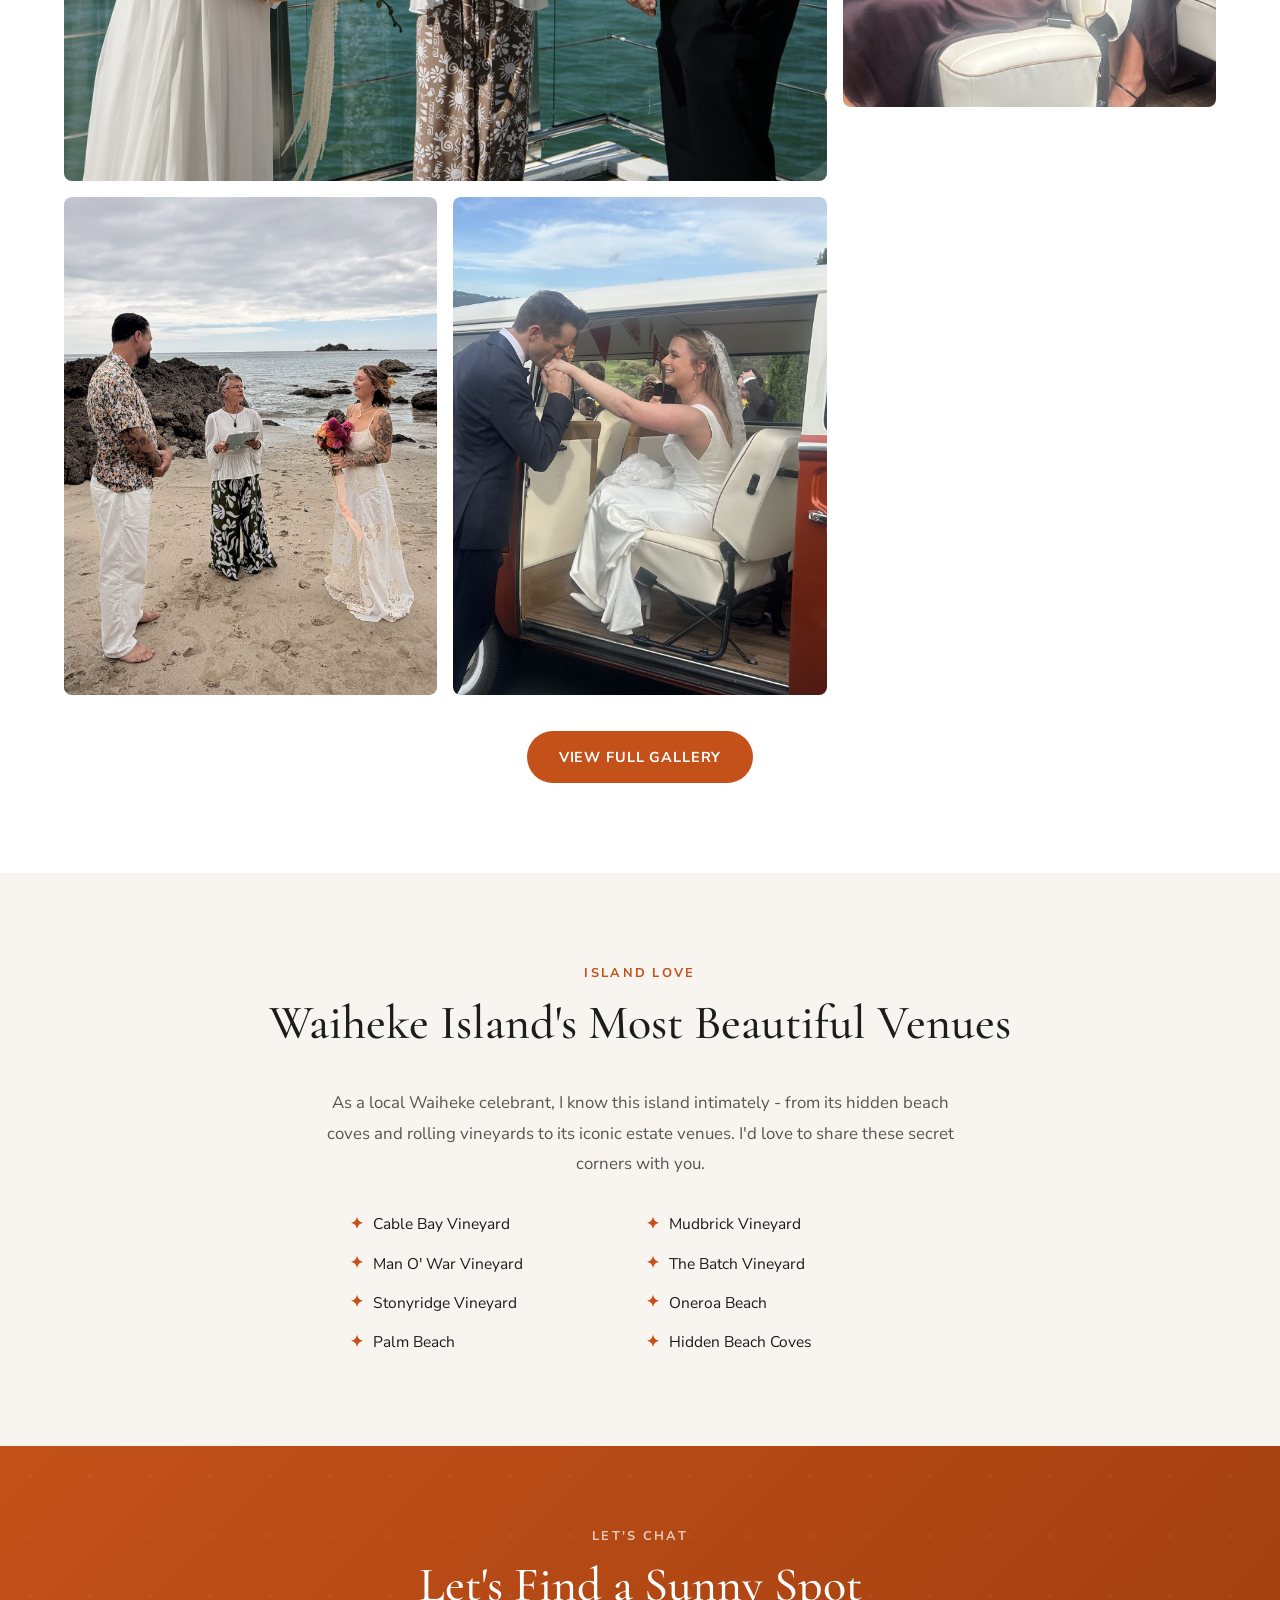
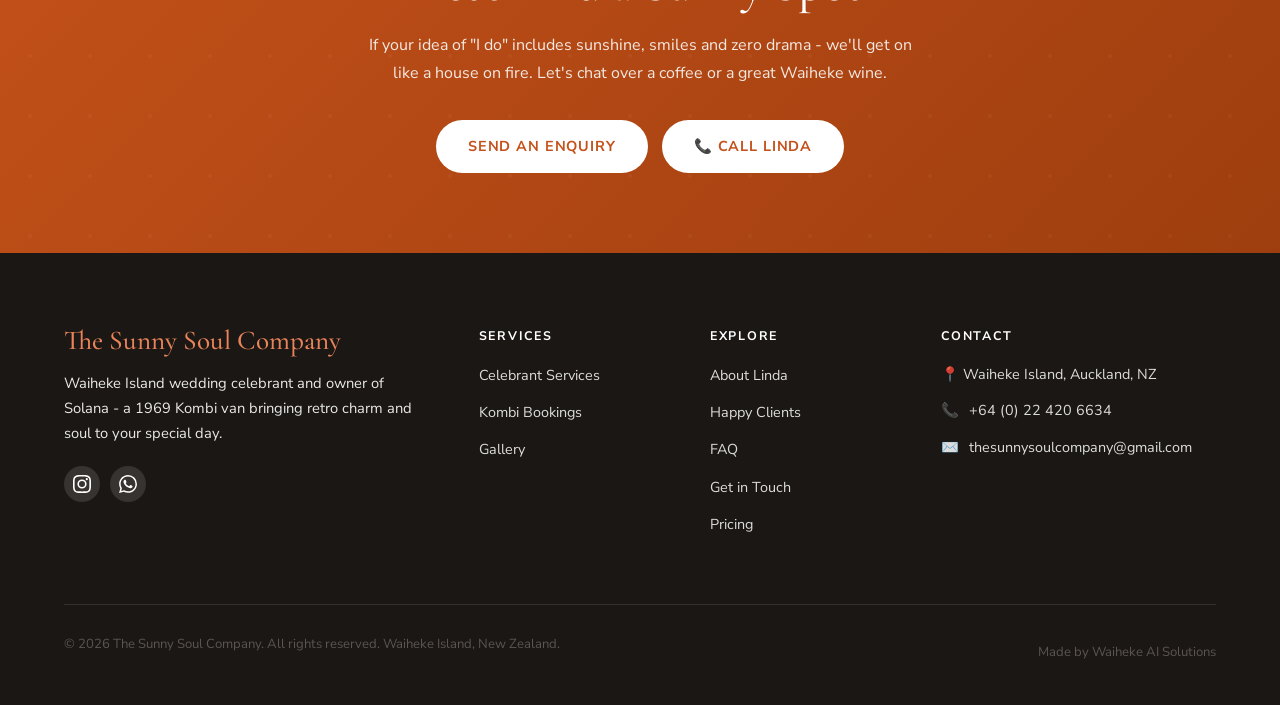
==== commit 21ff8d08: "Update Kombi booking rates to tiered hourly pricing Replace the flat $280/hour rate with tiered pric" ====
--- a/index.html
+++ b/index.html
@@ -57,7 +57,7 @@
           "itemOffered": {
             "@type": "Service",
             "name": "1969 Kombi Van Hire - Solana",
-            "description": "Vintage Kombi hire for weddings on Waiheke Island. $280/hour, minimum 3 hours."
+            "description": "Vintage Kombi bookings for weddings on Waiheke Island. Minimum 3-hour booking from $750."
           }
         }
       ]
@@ -188,7 +188,7 @@
         <div class="feature-card reveal reveal--delay-4">
           <span class="feature-card__icon">🚐</span>
           <h4>Book Solana</h4>
-          <p>Arrive in Solana - the most photogenic guest at your wedding. $280/hr, minimum 3 hours, seats 7 comfortably.</p>
+          <p>Arrive in Solana - the most photogenic guest at your wedding. From $750 for a 3-hour minimum booking, seats 7 comfortably.</p>
         </div>
       </div>
     </div>
